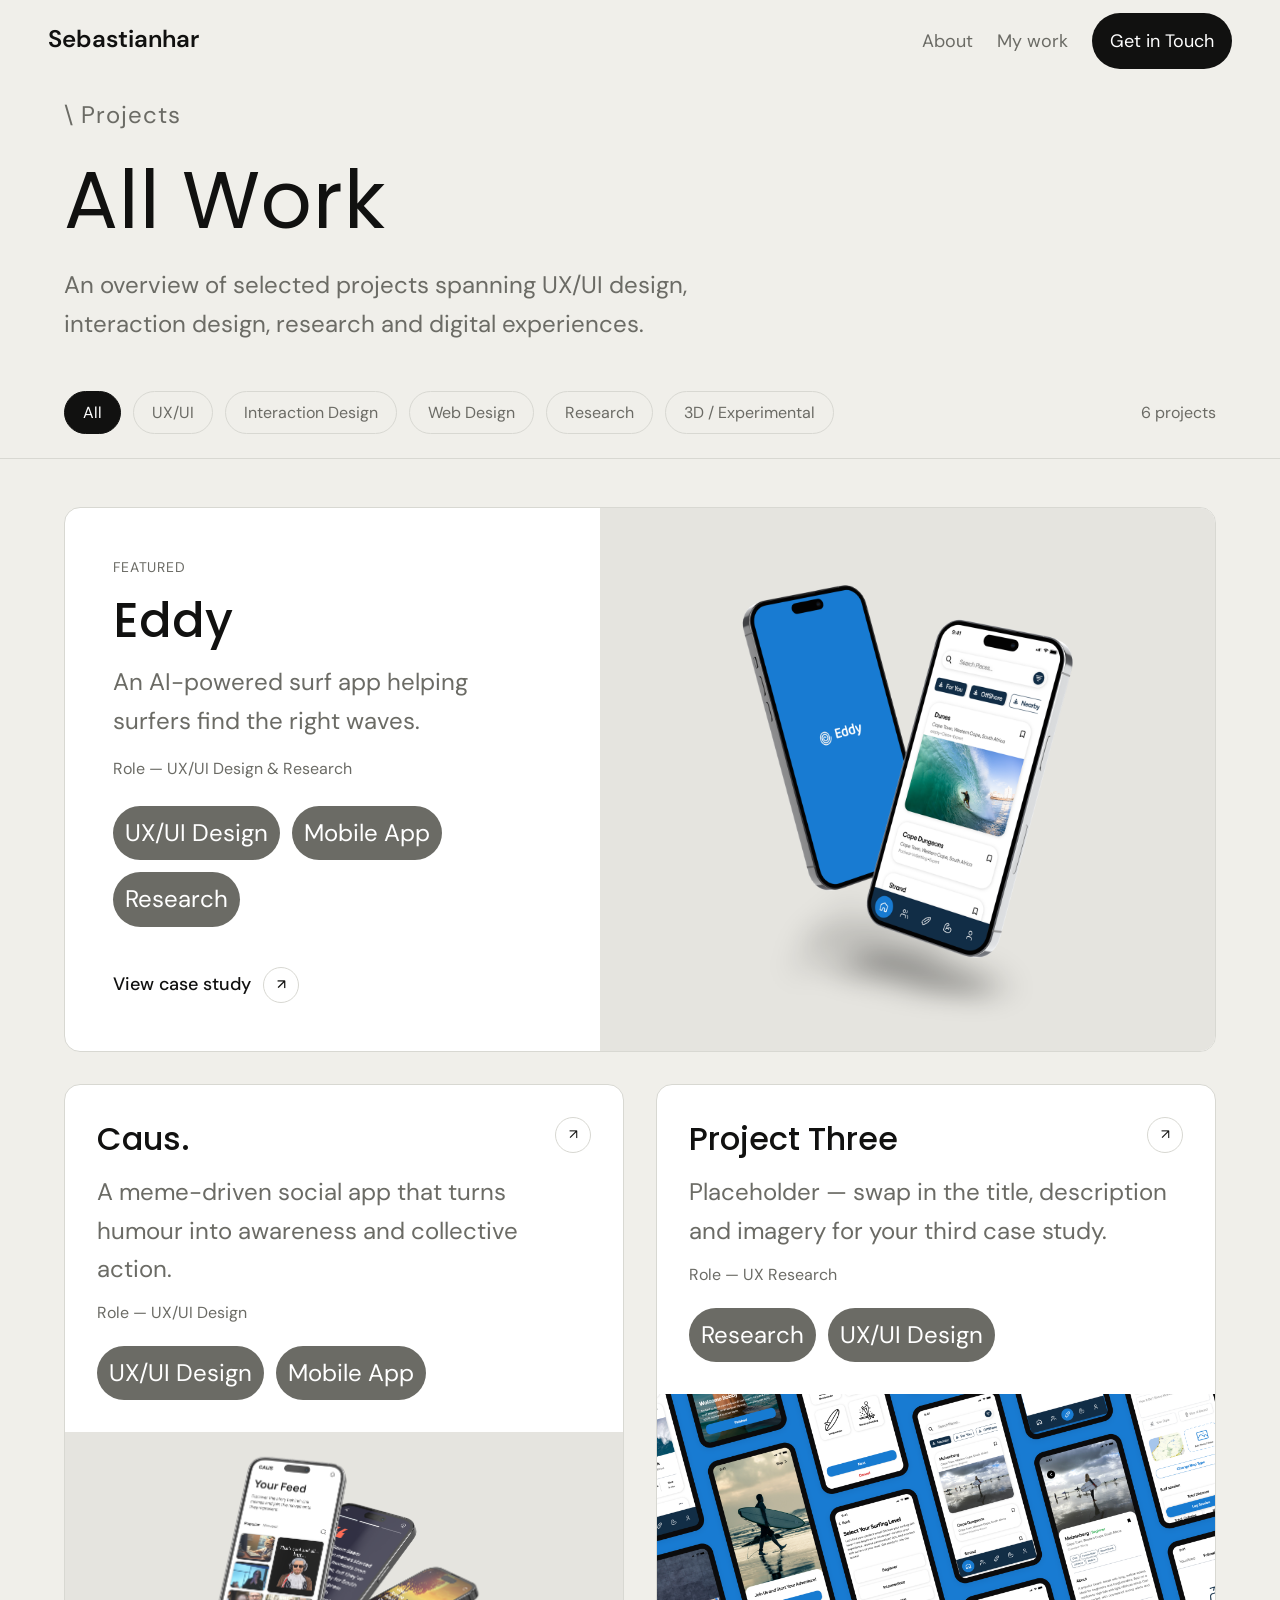
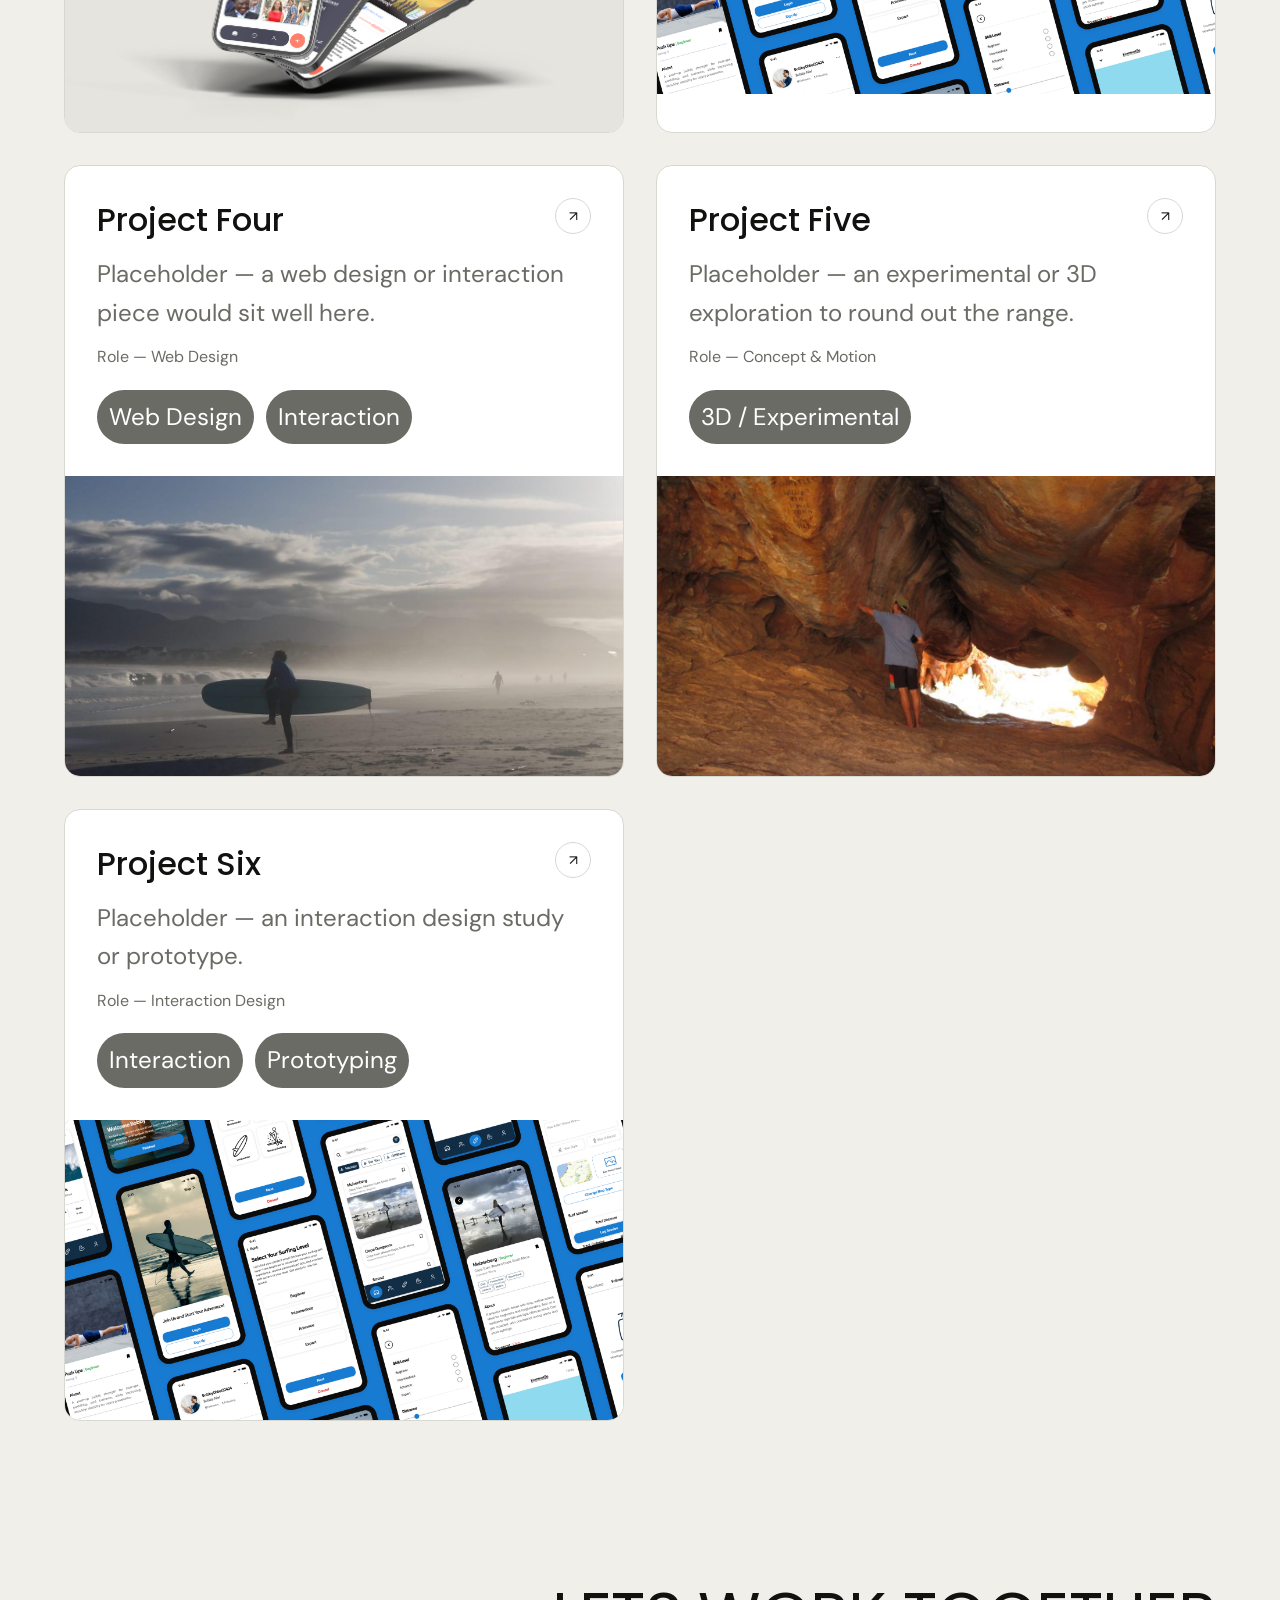
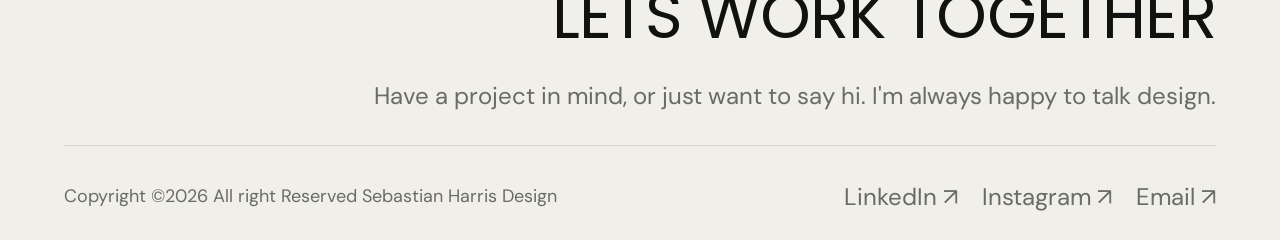
==== projects/index.html @ c9e02663 "Add work filter functionality and styles for the All Work page" ====
<!DOCTYPE html>
<html lang="en">
<head>
    <meta charset="UTF-8">
    <meta name="viewport" content="width=device-width, initial-scale=1.0">
    <title>All Work - Sebastian Harris</title>
    <link rel="stylesheet" href="/css/style.css">
    <link rel="stylesheet" href="/css/work.css">
    <script src="/components/work-filter.js" defer></script>
</head>
<body>

<!--nav bar-->
<div id="nav-placeholder"></div>
<script src="/components/nav.js" defer></script>

<header class="work-hero">
    <p class="section-label">Projects</p>
    <h1 class="work-title">All Work</h1>
    <p class="work-intro">An overview of selected projects spanning UX/UI design, interaction design, research and digital experiences.</p>
</header>

<div class="work-filter-bar">
    <div class="chips">
        <button type="button" class="chip active" data-filter="all" aria-pressed="true">All</button>
        <button type="button" class="chip" data-filter="ux-ui" aria-pressed="false">UX/UI</button>
        <button type="button" class="chip" data-filter="interaction-design" aria-pressed="false">Interaction Design</button>
        <button type="button" class="chip" data-filter="web-design" aria-pressed="false">Web Design</button>
        <button type="button" class="chip" data-filter="research" aria-pressed="false">Research</button>
        <button type="button" class="chip" data-filter="3d-experimental" aria-pressed="false">3D / Experimental</button>
    </div>
    <p class="work-count">6 projects</p>
</div>

<main class="work-grid">

    <a class="work-featured work-item" data-categories="ux-ui research" href="/projects/eddy/index.html">
        <div class="work-featured-text">
            <span class="work-featured-label">Featured</span>
            <h2>Eddy</h2>
            <p class="work-desc">An AI-powered surf app helping surfers find the right waves.</p>
            <p class="work-role">Role — UX/UI Design & Research</p>
            <div class="tag-row">
                <span class="tag">UX/UI Design</span>
                <span class="tag">Mobile App</span>
                <span class="tag">Research</span>
            </div>
            <span class="work-cta">View case study
                <span class="work-arrow">↗</span>
            </span>
        </div>
        <div class="work-featured-media">
            <img src="/projects/eddy/images/Eddy%20two%20phones.png" alt="Two phones showing the Eddy surf app interface">
        </div>
    </a>

    <div class="work-list">
        <a class="work-card work-item" data-categories="ux-ui" href="/projects/caus/index.html">
            <div class="work-card-body">
                <div class="work-card-head">
                    <h3>Caus.</h3>
                    <span class="work-arrow">↗</span>
                </div>
                <p class="work-desc">A meme-driven social app that turns humour into awareness and collective action.</p>
                <p class="work-role">Role — UX/UI Design</p>
                <div class="tag-row">
                    <span class="tag">UX/UI Design</span>
                    <span class="tag">Mobile App</span>
                </div>
            </div>
            <div class="work-card-media">
                <img src="/projects/caus/images/phone_screen_mockup.png" alt="Phone mockup of the Caus. social app">
            </div>
        </a>

        <a class="work-card work-item" data-categories="research ux-ui" href="/projects/_template/index.html">
            <div class="work-card-body">
                <div class="work-card-head">
                    <h3>Project Three</h3>
                    <span class="work-arrow">↗</span>
                </div>
                <p class="work-desc">Placeholder — swap in the title, description and imagery for your third case study.</p>
                <p class="work-role">Role — UX Research</p>
                <div class="tag-row">
                    <span class="tag">Research</span>
                    <span class="tag">UX/UI Design</span>
                </div>
            </div>
            <div class="work-card-media">
                <img src="/projects/eddy/images/muitl-screens-blue.png" alt="Placeholder project imagery">
            </div>
        </a>

        <a class="work-card work-item" data-categories="web-design interaction-design" href="/projects/_template/index.html">
            <div class="work-card-body">
                <div class="work-card-head">
                    <h3>Project Four</h3>
                    <span class="work-arrow">↗</span>
                </div>
                <p class="work-desc">Placeholder — a web design or interaction piece would sit well here.</p>
                <p class="work-role">Role — Web Design</p>
                <div class="tag-row">
                    <span class="tag">Web Design</span>
                    <span class="tag">Interaction</span>
                </div>
            </div>
            <div class="work-card-media">
                <img src="/assets/images/longboarding.jpeg" alt="Placeholder project imagery">
            </div>
        </a>

        <a class="work-card work-item" data-categories="3d-experimental" href="/projects/_template/index.html">
            <div class="work-card-body">
                <div class="work-card-head">
                    <h3>Project Five</h3>
                    <span class="work-arrow">↗</span>
                </div>
                <p class="work-desc">Placeholder — an experimental or 3D exploration to round out the range.</p>
                <p class="work-role">Role — Concept & Motion</p>
                <div class="tag-row">
                    <span class="tag">3D / Experimental</span>
                </div>
            </div>
            <div class="work-card-media">
                <img src="/assets/images/CaveExploring.jpeg" alt="Placeholder project imagery">
            </div>
        </a>

        <a class="work-card work-item" data-categories="interaction-design ux-ui" href="/projects/_template/index.html">
            <div class="work-card-body">
                <div class="work-card-head">
                    <h3>Project Six</h3>
                    <span class="work-arrow">↗</span>
                </div>
                <p class="work-desc">Placeholder — an interaction design study or prototype.</p>
                <p class="work-role">Role — Interaction Design</p>
                <div class="tag-row">
                    <span class="tag">Interaction</span>
                    <span class="tag">Prototyping</span>
                </div>
            </div>
            <div class="work-card-media">
                <img src="/projects/eddy/images/muitl-screens-blue.png" alt="Placeholder project imagery">
            </div>
        </a>
    </div>

</main>

<div id="footer-placeholder"></div>
<script src="/components/footer.js" defer></script>
</body>
</html>
---- css/style.css ----
@import url('https://fonts.googleapis.com/css2?family=Instrument+Serif:ital@0;1&family=DM+Sans:wght@300;400;500&family=Poppins:wght@300;400;500;600&display=swap');

/*Removes default Browser spacing */
*, *::before, *::after {
box-sizing: border-box;
margin: 0;
padding: 0;
}

/*  DESIGN TOKENS
    Every colour, radius, shadow, motion, spacing
    step, and font size used across the site lives
    here. Reference var(--token).*/
:root {
/* Colours */
    --bg:       #f0efea;
    --bg-nav:   rgba(240 ,239, 234, 0.85); /* --bg at the nav's blur opacity */
    --bg-hover: #e5e4df;                   /* --bg at the nav's hover opacity */
    --white:    #ffffff;
    --black:    #111110;
    --gray:     #6b6b65;
    --border:   #d8d8d2;
    --blue:     #4BA4F2;
    --green:    #70D263;

/* Type families */
    --font-body:    'DM Sans', sans-serif;
    --font-heading: 'Instrument Serif', Georgia, serif;
    --font-poppins: 'Poppins', sans-serif;

/* Type scale*/
    --fs-display-xl: clamp(48px, 8vw, 88px); /* hero h1 */
    --fs-display-l:  clamp(48px, 8vw, 80px); /* project name */
    --fs-display-m:  clamp(32px, 5vw, 64px); /* footer heading */
    --fs-heading:    24px;                   /* card titles, content headings */
    --fs-body-lg:    18px;                   /* standard paragraph copy */
    --fs-body:       16px;                   /* buttons, nav links */
    --fs-caption:    14px;                   /* section labels, meta, footer copy */

/* line Height */
    --lh-tight: 1.05; /* big display headings */
    --lh-heading: 1.4; /* card titles, content headings */
    --lh-body:  1.6;  /* paragraph copy */

/* spacing scale */
    --space-8:  8px;
    --space-12: 12px;
    --space-16: 16px;
    --space-24: 24px;
    --space-32: 32px;
    --space-48: 48px;
    --space-64: 64px;
    --space-80: 80px;

/* Radius scale */
    --r-pill:    100px; /* buttons, nav pill, floating hero card, tags */
    --r-card:    16px;  /* cards, hero images */
    --r-tile:    12px;  /* photo tiles, placeholder blocks */
    --r-tile-lg: 20px;  /* larger stat cards */
    --r-round:   50%;   /* avatars, circular icon buttons */

/* Elevation */
    --shadow-rest: 0 4px 24px rgba(0, 0, 0, 0.07);
    --shadow-lift: 0 16px 48px rgba(0, 0, 0, 0.1);

/* Motion */
    --t-color: 0.2s;
    --t-lift:  0.3s ease;
    --t-zoom:  0.4s ease;
}

html {
    scroll-behavior: smooth;
}
/* body */
body{
    font-family: var(--font-body);
    background-color: var(--bg);
    color: var(--black);
    font-size: 24px;
    line-height: var(--lh-body); 
}
/* Navigation */
nav{
    position: fixed;
    top: 0;
    left: 0;
    right: 0;
    z-index: 100;
    display: flex;
    align-items: center;
    justify-content: space-between;
    padding: 20px 48px;
    background-color: var(--bg-nav);
    backdrop-filter: blur(12px);
}
/* Navigation Styling  */
.logo{
    font-size: 24px;
    font-weight: 600;
    color: var(--black);
    text-decoration: none;
}
.nav-links{
    list-style: none;
    display: flex;
    align-items: center;
    gap: var(--space-24);
}
.nav-links a {
    font-size: var(--fs-body-lg);
    color: var(--gray);
    text-decoration: none;
    transition: color 0.2s;
}
.nav-links a:hover {
    color: var(--black);
}
.btn-nav{
    background: var(--black);
    color: var(--white) !important;
    padding: 16px 18px;
    border-radius: var(--r-pill);
    font-size: var(--fs-body);
    transition: opacity var(--t-color);
}
.btn-nav:hover{
    opacity: 0.75;
}
/* Hero Section Styling */
.hero {
    min-height: 100vh;
    display: flex;
    flex-direction: column;
    align-items: center;
    justify-content: center;
    text-align: center;
    padding: var(--space-64);
    position: relative;
}
/* Main Heading */
.hero h1{
    font-family: var(--font-poppins);
    font-size: var(--fs-display-xl);
    font-weight: 400;
    line-height: var(--lh-tight);
    letter-spacing: 0.01em;
    margin: var(--space-24);
}
.hero-tagline{
    font-size: 24px;
    color: var(--gray);
    letter-spacing: 0.02em;
    margin-bottom: var(--space-24);
}
.hero-buttons{
    display:flex;
    gap: var(--space-12);
}

/* Button Styling */
.btn-primary{
    background-color: var(--black);
    color: var(--white);
    padding: 12px 28px;
    border-radius: var(--r-pill);

    font-size: var(--fs-body);
    font-weight: 600;
    text-decoration: none;
    transition: opacity var(--t-color);
}
.btn-primary:hover{
    opacity: 0.75;
}
.btn-outline{
    background-color: transparent;
    color: var(--black);
    padding: 12px 28px;
    border-radius: var(--r-pill);
    border: 1px solid var(--border);
    font-size: var(--fs-body);
    font-weight: 600;
    text-decoration: none;
    transition: opacity var(--t-color);
}
.btn-outline:hover {
    background-color: #e5e4df;
}
/* Tags Styling */
.tag {
    display: inline-block;
    background: var(--gray);
    color: var(--white);
    padding: 8px 12px;
    border-radius: var(--r-pill);
    font-size: var(--fs-heading);
}

/* Hero Card Styling */
.hero-card {
    position: absolute;
    right: var(--space-80);
    bottom: var(--space-80);
    display: flex;
    align-items: center;
    gap : var(--space-12);
    background : var(--white);
    border :1px solid var(--border);
    border-radius: var(--r-pill);
    padding: var(--space-8) var(--space-16) var(--space-8) var(--space-8);
    box-shadow: 0 4px 24px rgba(0, 0, 0, 0.07);
    z-index: 3;
}
.hero-card-avatar{
    height: var(--space-80);
    border-radius:50%;
    object-fit: cover;
    flex-shrink: 0;
}
.hero-card-text{
    display: flex;
    flex-direction: column;
    text-align: left;
    line-height: var(--lh-heading);
}
.hero-card-name{
    font-size: 20px;
    font-weight: 600;
    color: var(--black);
}
.hero-card-role{
    font-size: 18px;
    color: var(--gray);
}

/* About Section */
.about {
    display: grid;
    grid-template-columns: 1fr 1fr;
    gap: var(--space-80);
    padding: var(--space-64);
    align-items: center;
    max-width: 1440px;
    min-height: 100vh;
    margin:0 auto;
}
.about-left {
    padding-top: 4px;
}
.about-body {
    color: var(--black);
    line-height: var(--lh-body);
    font-weight: 450;
    font-size: 28px;
}

/* Project Section */
.mywork {
    padding: var(--space-64);
    max-width: 1440px;
    margin: 0 auto;
    scroll-margin-top: 2rem;
}
.section-label{
    color: var(--gray);
    letter-spacing: 0.04em;
}
/* Adds the \ before the text */
.section-label::before {
    content: '\\ ';
}

.project-tagline {
    color: var(--black);
    margin: 12px;
    margin-bottom: 36px;
    line-height: var(--lh-heading);
}

/* Left + Right two column layout */
.project-grid {
    display: grid;
    grid-template-columns: 1fr 1fr;
    gap: 32px;
}

/* Right column stacks two cards vertically */
.project-grid-right {
    display: flex;
    flex-direction: column;
    gap: 32px;
}

/* SHARED CARD STYLES */
.project-card-large,.project-card-small,.project-card-seemore {
    display: block;           /* makes <a> tag behave like a div */
    text-decoration: none;    
    color: var(--black);      
    background: var(--white);
    border: 1px solid var(--border);
    border-radius: 16px;
    overflow: hidden;
    transition: transform 0.3s ease, box-shadow 0.3s ease;
}

/* Hover lift — applies to all three cards */
.project-card-large:hover,.project-card-small:hover,.project-card-seemore:hover {
    transform: translateY(-4px);
    box-shadow: 0 16px 48px rgba(0, 0, 0, 0.1);
}

.project-card-body {
    padding:32px;
}

.project-title {
    font-size: 32px;
    font-weight: 500;
    margin-bottom: 12px;
}

.project-description {
    font-size: 24px;
    color: var(--gray);
    line-height: var(--lh-body);
}

/* Big left card image — taller */
.project-card-large .project-img {
    width: 100%;
    height: auto;
    object-fit: cover;
    display: block;
}

/* Small right card image — shorter */
.project-card-small .project-img {
    width: 100%;
    height: 300px;
    object-fit: cover;
    display: block;
}

/* See More Card */
.project-card-seemore {
    display: flex;
    align-items: center;
    justify-content: space-between;
    padding: 32px;
    overflow: visible; /* overrides the shared overflow: hidden */
}

.seemore-title {
    font-size: 24px;
    font-weight: 500;
    color: var(--black);
    margin-bottom: 8px;
}

.seemore-desc {
    font-size: 24px;
    color: var(--gray);
    line-height: var(--lh-body);
}

.seemore-btn {
    display: flex;
    align-items: center;
    justify-content: center;
    width: 36px;
    height: 36px;
    border: 1px solid var(--border);
    border-radius: 50%;
    color: var(--black);
    font-size: 14px;
    flex-shrink: 0;
    transition: var(--t-color);
}

.project-card-seemore:hover .seemore-btn {
    background: var(--black);
    color: var(--white);
}

/* hobbies section*/
.hobbies-section {
    min-height: 90vh;
    padding: 64px;
    max-width: 1440px;
    margin: 0 auto;
}

.hobbies-grid {
    display: grid;
    grid-template-columns: repeat(3,1fr);
    gap: 12px;
}

.hobbies-items{
    border-radius: 12px;
    overflow: hidden;
    aspect-ratio: 1/1;
}

.hobbies-items img {
    width: 100%;
    height: 100%;
    object-fit: cover;
    display: block;
    transition: transform 0.4s ease;
}
.hobbies-items:hover img {
    transform: scale(1.04);
}

/*footer*/
footer {
    display: flex;
    flex-direction: column; /* stacks top and bottom vertically */
    padding: 64px 64px 24px; 
    gap: 32px;
}

.footer-top{
    text-align: right;
}

.footer-heading{
    font-family: var(--font-poppins);
    font-size:clamp(32px, 5vw, 64px);
    font-weight: 400;
    letter-spacing: -0.01em;
    margin-bottom: 12px;
}

.footer-body{
    font-size: clamp(16px, 2vw, 24px);
    color: var(--gray);
    line-height: var(--lh-heading);
    margin: 0 auto;
}

.footer-bottom {
    display: flex;
    align-items: center;
    justify-content: space-between;
    border-top: 1px solid var(--border);
    padding-top: 32px;
}

.footer-copy {
    font-size: clamp(12px, 2vw, 18px);
    color: var(--gray);
}

.footer-links {
    list-style: none;
    display: flex;
    gap: 24px;
}

.footer-links a {
    font-size: clamp(12px, 2vw, 24px);
    color: var(--gray);
    text-decoration: none;
    transition: color var(--t-color);
}

.footer-links a:hover {
    color: var(--black);
}
---- css/work.css ----
/* All Work page */

.work-hero {
    max-width: 1440px;
    margin: 0 auto;
    padding: 96px 64px 48px; /* 96px top is off-scale, kept from the mockup */
    display: flex;
    flex-direction: column;
    gap: var(--space-24);
}
.work-title {
    font-family: var(--font-poppins);
    font-size: var(--fs-display-l);
    font-weight: 400;
    line-height: var(--lh-tight);
    letter-spacing: 0.01em;
    margin: 0;
}
.work-intro {
    max-width: 720px;
    font-size: var(--fs-heading);
    line-height: var(--lh-body);
    color: var(--gray);
    margin: 0;
}

.work-filter-bar {
    max-width: 1440px;
    margin: 0 auto;
    padding: 0 64px var(--space-24);
    display: flex;
    align-items: center;
    justify-content: space-between;
    gap: var(--space-24);
    border-bottom: 1px solid var(--border);
    flex-wrap: wrap;
}
.chips {
    display: flex;
    flex-wrap: wrap;
    gap: var(--space-12);
}
.chip {
    font-family: var(--font-body);
    font-size: var(--fs-body);
    padding: 10px 18px; /* off-scale — small one-off control padding */
    border-radius: var(--r-pill);
    background: transparent;
    color: var(--gray);
    border: 1px solid var(--border);
    cursor: pointer;
    transition: background var(--t-color), color var(--t-color), border-color var(--t-color);
}
.chip.active {
    background: var(--black);
    color: var(--white);
    border-color: var(--black);
}
.work-count {
    font-size: var(--fs-body);
    color: var(--gray);
    white-space: nowrap;
    margin: 0;
}

.work-grid {
    max-width: 1440px;
    margin: 0 auto;
    padding: var(--space-48) 64px var(--space-80);
    display: flex;
    flex-direction: column;
    gap: var(--space-32);
}

/* Shared arrow-circle CTA — same interaction as .seemore-btn on the homepage */
.work-arrow {
    display: inline-flex;
    align-items: center;
    justify-content: center;
    width: 36px;
    height: 36px;
    flex-shrink: 0;
    border: 1px solid var(--border);
    border-radius: var(--r-round);
    font-size: var(--fs-caption);
    transition: background var(--t-color), color var(--t-color), transform var(--t-color);
}
.work-item:hover .work-arrow {
    background: var(--black);
    color: var(--white);
    transform: translate(2px, -2px);
}

.work-desc {
    font-size: var(--fs-heading);
    line-height: var(--lh-body);
    color: var(--gray);
    margin: 0;
}
.work-role {
    font-size: var(--fs-body);
    color: var(--gray);
    margin: 0;
}
.tag-row {
    display: flex;
    flex-wrap: wrap;
    gap: var(--space-12);
    margin-top: var(--space-8);
}

/* Featured card */
.work-featured {
    display: grid;
    grid-template-columns: 1fr 1.15fr;
    background: var(--white);
    border: 1px solid var(--border);
    border-radius: var(--r-card);
    overflow: hidden;
    color: var(--black);
    text-decoration: none;
    transition: transform var(--t-lift), box-shadow var(--t-lift);
}
.work-featured:hover {
    transform: translateY(-4px);
    box-shadow: var(--shadow-lift);
}
.work-featured-text {
    padding: 48px; /* off-scale */
    display: flex;
    flex-direction: column;
    gap: var(--space-16);
    justify-content: center;
}
.work-featured-label {
    font-size: var(--fs-caption);
    letter-spacing: 0.06em;
    text-transform: uppercase;
    color: var(--gray);
}
.work-featured-text h2 {
    font-family: var(--font-poppins);
    font-size: 48px; /* off-scale */
    font-weight: 500;
    line-height: 1.1;
    margin: 0;
}
.work-cta {
    display: inline-flex;
    align-items: center;
    gap: var(--space-12);
    margin-top: var(--space-24);
    font-size: 18px; /* off-scale */
    font-weight: 500;
}
.work-featured-media {
    overflow: hidden;
    background: var(--bg-hover); /* reused as a neutral image-placeholder backdrop */
}
.work-featured-media img {
    width: 100%;
    height: 100%;
    min-height: 520px; /* off-scale */
    object-fit: cover;
    display: block;
}

/* Grid cards */
.work-list {
    display: grid;
    grid-template-columns: 1fr 1fr;
    gap: var(--space-32);
}
.work-card {
    display: flex;
    flex-direction: column;
    background: var(--white);
    border: 1px solid var(--border);
    border-radius: var(--r-card);
    overflow: hidden;
    color: var(--black);
    text-decoration: none;
    transition: transform var(--t-lift), box-shadow var(--t-lift);
}
.work-card:hover {
    transform: translateY(-4px);
    box-shadow: var(--shadow-lift);
}
.work-card-body {
    padding: var(--space-32);
    display: flex;
    flex-direction: column;
    gap: var(--space-12);
}
.work-card-head {
    display: flex;
    align-items: flex-start;
    justify-content: space-between;
    gap: var(--space-24);
}
.work-card-head h3 {
    font-family: var(--font-poppins);
    font-size: 32px; /* off-scale — same value as .project-title on the homepage */
    font-weight: 500;
    line-height: 1.4;
    margin: 0;
}
.work-card-media {
    overflow: hidden;
    background: var(--bg-hover);
    height: 300px;
}
.work-card-media img {
    width: 100%;
    height: 100%;
    object-fit: cover;
    display: block;
}

@media (prefers-reduced-motion: reduce) {
    .work-featured, .work-card, .work-arrow {
        transition: none;
    }
    .work-featured:hover, .work-card:hover {
        transform: none;
    }
    .work-item:hover .work-arrow {
        transform: none;
    }
}
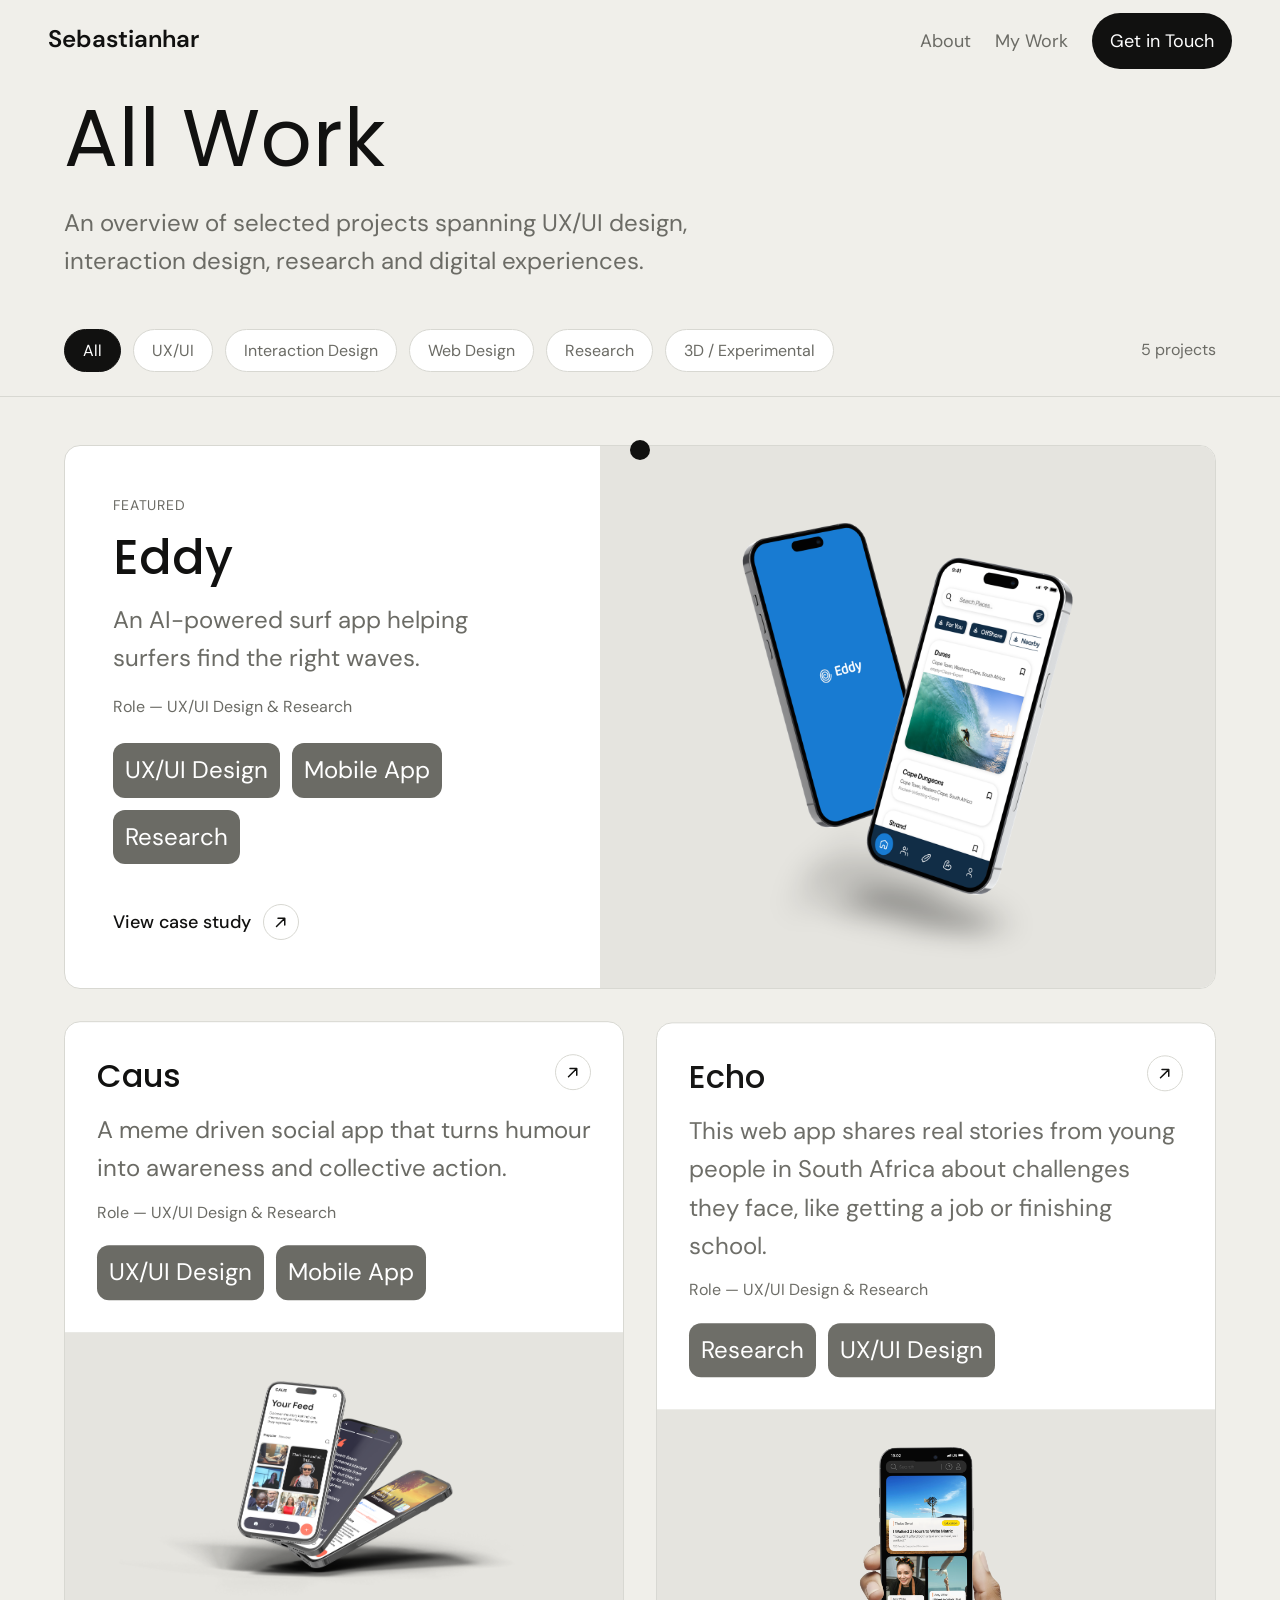
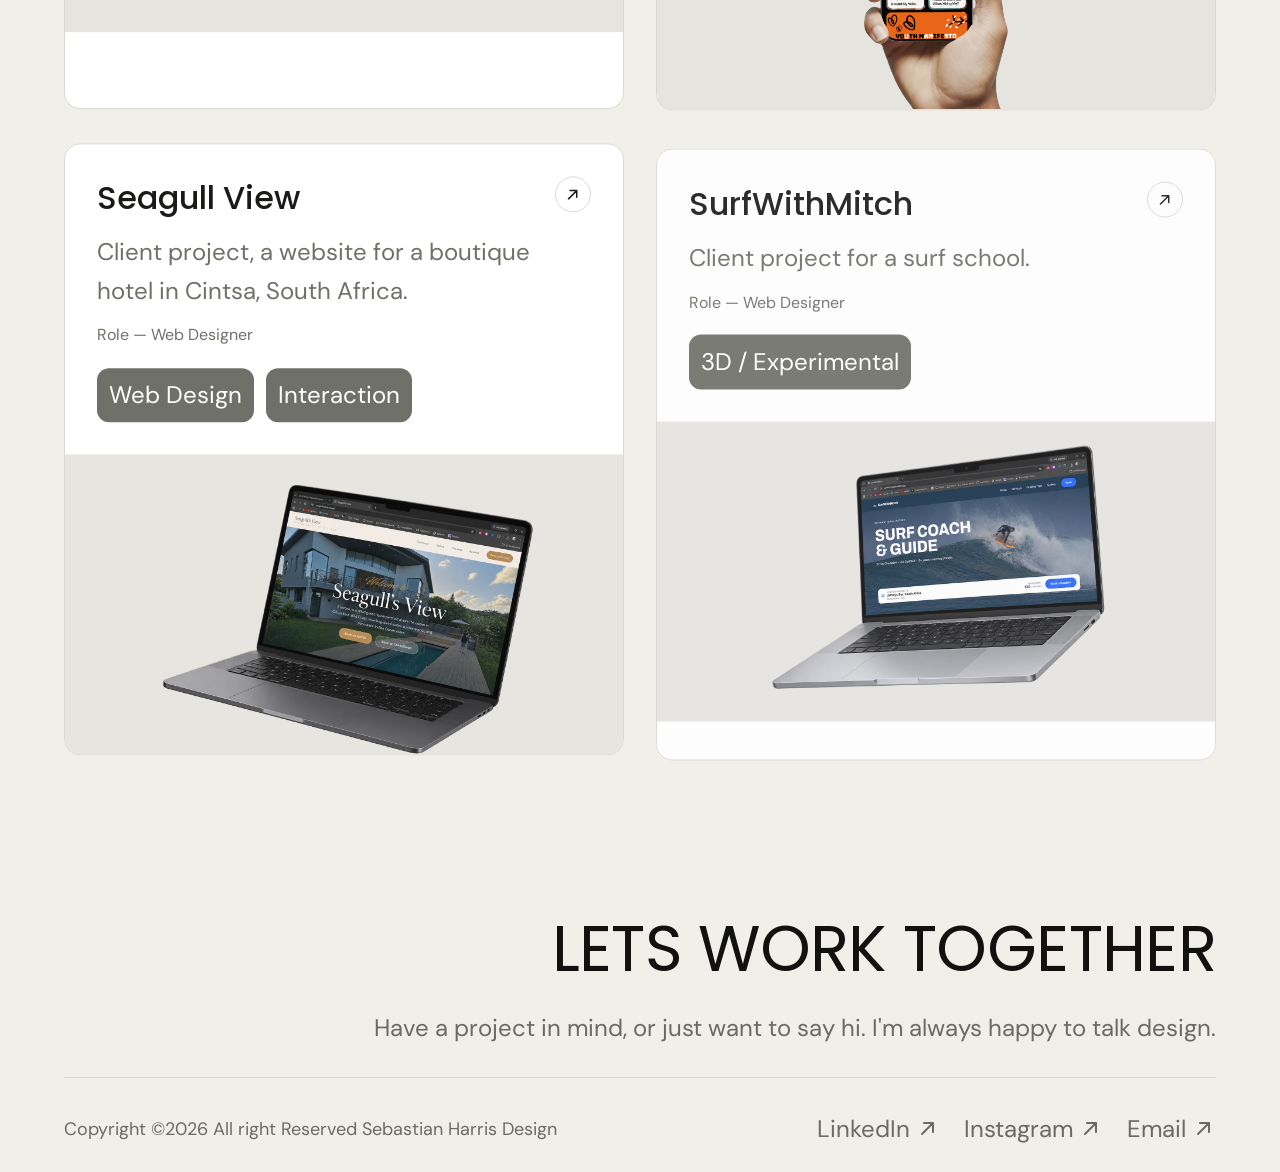
==== commit 32aea544: "Add project pages and assets for portfolio update - Created index.html for the "All Work" page with " ====
--- a/projects/index.html
+++ b/projects/index.html
@@ -4,9 +4,13 @@
     <meta charset="UTF-8">
     <meta name="viewport" content="width=device-width, initial-scale=1.0">
     <title>All Work - Sebastian Harris</title>
+    
+    <link rel="icon" type="image/png" sizes="192x192" href="/assets/favicon/favicon-192.png">
+    <link rel="apple-touch-icon" href="/assets/favicon/apple-touch-icon.png">
     <link rel="stylesheet" href="/css/style.css">
     <link rel="stylesheet" href="/css/work.css">
-    <script src="/components/work-filter.js" defer></script>
+
+    <script src="/components/scripts/work-filter.js" defer></script>
 </head>
 <body>
 
@@ -15,7 +19,6 @@
 <script src="/components/nav.js" defer></script>
 
 <header class="work-hero">
-    <p class="section-label">Projects</p>
     <h1 class="work-title">All Work</h1>
     <p class="work-intro">An overview of selected projects spanning UX/UI design, interaction design, research and digital experiences.</p>
 </header>
@@ -34,7 +37,7 @@
 
 <main class="work-grid">
 
-    <a class="work-featured work-item" data-categories="ux-ui research" href="/projects/eddy/index.html">
+    <a class="work-featured work-item" data-categories="ux-ui research" href="/projects/projects_school/eddy/index.html">
         <div class="work-featured-text">
             <span class="work-featured-label">Featured</span>
             <h2>Eddy</h2>
@@ -46,101 +49,83 @@
                 <span class="tag">Research</span>
             </div>
             <span class="work-cta">View case study
-                <span class="work-arrow">↗</span>
+                <span class="seemore-btn"><span class="icon-arrow" aria-hidden="true"></span></span>
             </span>
         </div>
         <div class="work-featured-media">
-            <img src="/projects/eddy/images/Eddy%20two%20phones.png" alt="Two phones showing the Eddy surf app interface">
+            <img src="/projects/projects_school/eddy/images/Eddy%20two%20phones.png" alt="Two phones showing the Eddy surf app interface">
         </div>
     </a>
 
     <div class="work-list">
-        <a class="work-card work-item" data-categories="ux-ui" href="/projects/caus/index.html">
+        <a class="work-card work-item" data-categories="ux-ui" href="/projects/projects_school/caus/index.html">
             <div class="work-card-body">
                 <div class="work-card-head">
-                    <h3>Caus.</h3>
-                    <span class="work-arrow">↗</span>
+                    <h3>Caus</h3>
+                    <span class="seemore-btn"><span class="icon-arrow" aria-hidden="true"></span></span>
                 </div>
-                <p class="work-desc">A meme-driven social app that turns humour into awareness and collective action.</p>
-                <p class="work-role">Role — UX/UI Design</p>
+                <p class="work-desc">A meme driven social app that turns humour into awareness and collective action.</p>
+                <p class="work-role">Role — UX/UI Design & Research</p>
                 <div class="tag-row">
                     <span class="tag">UX/UI Design</span>
                     <span class="tag">Mobile App</span>
                 </div>
             </div>
             <div class="work-card-media">
-                <img src="/projects/caus/images/phone_screen_mockup.png" alt="Phone mockup of the Caus. social app">
+                <img src="/projects/projects_school/caus/images/phone_screen_mockup.png" alt="Phone mockup of the Caus. social app">
             </div>
         </a>
 
-        <a class="work-card work-item" data-categories="research ux-ui" href="/projects/_template/index.html">
+        <a class="work-card work-item" data-categories="research ux-ui" href="/projects/projects_school/echo/index.html">
             <div class="work-card-body">
                 <div class="work-card-head">
-                    <h3>Project Three</h3>
-                    <span class="work-arrow">↗</span>
+                    <h3>Echo</h3>
+                    <span class="seemore-btn"><span class="icon-arrow" aria-hidden="true"></span></span>
                 </div>
-                <p class="work-desc">Placeholder — swap in the title, description and imagery for your third case study.</p>
-                <p class="work-role">Role — UX Research</p>
+                <p class="work-desc">This web app shares real stories from young people in South Africa about challenges they face, like getting a job or finishing school.</p>
+                <p class="work-role">Role — UX/UI Design & Research</p>
                 <div class="tag-row">
                     <span class="tag">Research</span>
                     <span class="tag">UX/UI Design</span>
                 </div>
             </div>
             <div class="work-card-media">
-                <img src="/projects/eddy/images/muitl-screens-blue.png" alt="Placeholder project imagery">
+                <img src="/projects/projects_school/echo/images/Echo_handHold.png" alt="Placeholder project imagery">
             </div>
         </a>
 
-        <a class="work-card work-item" data-categories="web-design interaction-design" href="/projects/_template/index.html">
+        <a class="work-card work-item" data-categories="web-design interaction-design" href="https://www.seagullsviewcintsa.com/" target="_blank" rel="noopener noreferrer">
             <div class="work-card-body">
                 <div class="work-card-head">
-                    <h3>Project Four</h3>
-                    <span class="work-arrow">↗</span>
+                    <h3>Seagull View</h3>
+                    <span class="seemore-btn"><span class="icon-arrow" aria-hidden="true"></span></span>
                 </div>
-                <p class="work-desc">Placeholder — a web design or interaction piece would sit well here.</p>
-                <p class="work-role">Role — Web Design</p>
+                <p class="work-desc">Client project, a website for a boutique hotel in Cintsa, South Africa.</p>
+                <p class="work-role">Role — Web Designer</p>
                 <div class="tag-row">
                     <span class="tag">Web Design</span>
                     <span class="tag">Interaction</span>
                 </div>
             </div>
             <div class="work-card-media">
-                <img src="/assets/images/longboarding.jpeg" alt="Placeholder project imagery">
+                <img src="/projects/projects_work/seagullView/images/seagullsview_laptop.png" alt="Placeholder project imagery">
             </div>
         </a>
 
-        <a class="work-card work-item" data-categories="3d-experimental" href="/projects/_template/index.html">
+        <a class="work-card work-item" data-categories="3d-experimental" href="https://www.surfwithmitch.com/" target="_blank" rel="noopener noreferrer">
             <div class="work-card-body">
                 <div class="work-card-head">
-                    <h3>Project Five</h3>
-                    <span class="work-arrow">↗</span>
+                    <h3>SurfWithMitch</h3>
+                    <span class="seemore-btn"><span class="icon-arrow" aria-hidden="true"></span></span>
                 </div>
-                <p class="work-desc">Placeholder — an experimental or 3D exploration to round out the range.</p>
-                <p class="work-role">Role — Concept & Motion</p>
+                <p class="work-desc">Client project for a surf school.</p>
+                <p class="work-role">Role — Web Designer</p>
                 <div class="tag-row">
                     <span class="tag">3D / Experimental</span>
                 </div>
             </div>
             <div class="work-card-media">
-                <img src="/assets/images/CaveExploring.jpeg" alt="Placeholder project imagery">
-            </div>
-        </a>
-
-        <a class="work-card work-item" data-categories="interaction-design ux-ui" href="/projects/_template/index.html">
-            <div class="work-card-body">
-                <div class="work-card-head">
-                    <h3>Project Six</h3>
-                    <span class="work-arrow">↗</span>
-                </div>
-                <p class="work-desc">Placeholder — an interaction design study or prototype.</p>
-                <p class="work-role">Role — Interaction Design</p>
-                <div class="tag-row">
-                    <span class="tag">Interaction</span>
-                    <span class="tag">Prototyping</span>
-                </div>
-            </div>
-            <div class="work-card-media">
-                <img src="/projects/eddy/images/muitl-screens-blue.png" alt="Placeholder project imagery">
+                <img src="/projects/projects_work/surfWithMitch/images/surfwithmitch_laptop.png" alt="Placeholder project imagery">
             </div>
         </a>
     </div>
@@ -148,6 +133,12 @@
 </main>
 
 <div id="footer-placeholder"></div>
-<script src="/components/footer.js" defer></script>
+    <script src="/components/footer.js" defer></script>
+    <script src="/components/scripts/cursor-trail.js" defer></script>
+    <script src="/components/vendor/gsap/gsap.min.js" defer></script>
+    <script src="/components/vendor/gsap/ScrollTrigger.min.js" defer></script>
+    <script src="/components/vendor/gsap/SplitText.min.js" defer></script>
+    <script src="/components/vendor/gsap/ScrambleTextPlugin.min.js" defer></script>
+    <script src="/components/scripts/animations.js" defer></script>
 </body>
 </html>
--- a/css/style.css
+++ b/css/style.css
@@ -22,6 +22,7 @@
     --border:   #d8d8d2;
     --blue:     #4BA4F2;
     --green:    #70D263;
+    --orange:   #FF6B54;                   /* Caus accent */
 
 /* Type families */
     --font-body:    'DM Sans', sans-serif;
@@ -79,6 +80,51 @@
     color: var(--black);
     font-size: 24px;
     line-height: var(--lh-body); 
+    cursor:none;
+}
+/* Custom Cursor */
+.cursor-dot{
+    position: fixed;
+    top: 0;
+    left: 0;
+    border-radius: 50%;
+    background: var(--black);
+    pointer-events: none;
+    transform: translate(-50%, -50%);
+    will-change: transform;
+}
+
+#cursor-trail-canvas {
+    position: fixed;
+    top: 0;
+    left: 0;
+    width: 100vw;
+    height: 100vh;
+    pointer-events: none;
+    z-index: 997;
+}
+.cursor-dot {
+    width: 20px;
+    height: 20px;
+    z-index: 999;
+    display: flex;
+    align-items: center;
+    justify-content: center;
+    transition: width 0.3s cubic-bezier(.16,1,.3,1),
+                height 0.3s cubic-bezier(.16,1,.3,1),
+                border-radius 0.3s ease,
+                background-color 0.3s ease;
+}
+.cursor-dot span {
+    opacity: 0;
+    color: #fff;
+    font-size: 18px;
+    font-weight: 500;
+    white-space: nowrap;
+    transition: opacity 0.2s ease 0.05s;
+}
+.cursor-dot.is-hovering span {
+    opacity: 1;
 }
 /* Navigation */
 nav{
@@ -127,6 +173,29 @@
 .btn-nav:hover{
     opacity: 0.75;
 }
+/* Animations — hero content stays hidden until the GSAP intro starts
+   (class added in index.html <head>, removed by animations.js).
+   Reduced-motion users always see it straight away. */
+.js-anim .hero h1,
+.js-anim .hero-tagline,
+.js-anim .hero-buttons,
+.js-anim .hero-card {
+    visibility: hidden;
+}
+@media (prefers-reduced-motion: reduce) {
+    .js-anim .hero h1,
+    .js-anim .hero-tagline,
+    .js-anim .hero-buttons,
+    .js-anim .hero-card {
+        visibility: visible;
+    }
+}
+
+/* Mobile menu toggle — hidden until the mobile breakpoint */
+.nav-toggle {
+    display: none;
+}
+
 /* Hero Section Styling */
 .hero {
     min-height: 100vh;
@@ -184,6 +253,12 @@
     text-decoration: none;
     transition: opacity var(--t-color);
 }
+.btn-outline.btn--centre{
+    display: block;
+    width: fit-content;
+    margin: 24px auto 0;
+    
+}
 .btn-outline:hover {
     background-color: #e5e4df;
 }
@@ -193,7 +268,7 @@
     background: var(--gray);
     color: var(--white);
     padding: 8px 12px;
-    border-radius: var(--r-pill);
+    border-radius: 12px;
     font-size: var(--fs-heading);
 }
 
@@ -237,7 +312,7 @@
 /* About Section */
 .about {
     display: grid;
-    grid-template-columns: 1fr 1fr;
+    grid-template-columns: 1fr 2fr;
     gap: var(--space-80);
     padding: var(--space-64);
     align-items: center;
@@ -252,7 +327,34 @@
     color: var(--black);
     line-height: var(--lh-body);
     font-weight: 450;
-    font-size: 28px;
+    font-size: 38px;
+}
+/* Highlighted words inside the About text */
+.about-body strong {
+    font-weight: 600;
+}
+/* Orange highlighter block — the background is a gradient so GSAP can
+   sweep it in (background-size 0% → 100%). Without JS it's just shown. */
+.highlight {
+    color: var(--black);       /* black on orange ≈ 7:1 contrast (white fails) */
+    background-color: transparent;
+    background-image: linear-gradient(var(--orange), var(--orange));
+    background-repeat: no-repeat;
+    background-size: 100% 100%;
+    padding: 0 0.15em;
+    border-radius: 4px;
+    -webkit-box-decoration-break: clone; /* keeps padding/radius on each line if it wraps */
+            box-decoration-break: clone;
+}
+.about-body em {
+    font-family: var(--font-heading); /* Instrument Serif italic */
+    font-style: italic;
+    font-size: 1.1em;
+}
+/* The letters scale up to 3x while animating in — clip so they never
+   push the page wider for a moment */
+.about-right {
+    overflow-x: clip;
 }
 
 /* Project Section */
@@ -270,21 +372,18 @@
 .section-label::before {
     content: '\\ ';
 }
-
 .project-tagline {
     color: var(--black);
     margin: 12px;
     margin-bottom: 36px;
     line-height: var(--lh-heading);
 }
-
 /* Left + Right two column layout */
 .project-grid {
     display: grid;
     grid-template-columns: 1fr 1fr;
     gap: 32px;
 }
-
 /* Right column stacks two cards vertically */
 .project-grid-right {
     display: flex;
@@ -302,12 +401,24 @@
     border-radius: 16px;
     overflow: hidden;
     transition: transform 0.3s ease, box-shadow 0.3s ease;
-}
-
+    cursor: none;
+}
+/* Arrow icon — the SVG is used as a mask, so it takes the text colour
+   (currentColor). Change `color` on the parent and the arrow follows. */
+.icon-arrow {
+    display: inline-block;
+    width: 1em;
+    height: 1em;
+    flex-shrink: 0;
+    vertical-align: -0.125em;
+    background-color: currentColor;
+    -webkit-mask: url('/assets/icons/arrow-trans.svg') center / contain no-repeat;
+            mask: url('/assets/icons/arrow-trans.svg') center / contain no-repeat;
+}
 /* Hover lift — applies to all three cards */
 .project-card-large:hover,.project-card-small:hover,.project-card-seemore:hover {
     transform: translateY(-4px);
-    box-shadow: 0 16px 48px rgba(0, 0, 0, 0.1);
+    box-shadow: 0 8px 12px rgba(0, 0, 0, 0.1);
 }
 
 .project-card-body {
@@ -372,10 +483,11 @@
     height: 36px;
     border: 1px solid var(--border);
     border-radius: 50%;
-    color: var(--black);
-    font-size: 14px;
+    background: var(--white);
+    color: var(--black);
+    font-size: 18px;          /* sets the arrow size */
     flex-shrink: 0;
-    transition: var(--t-color);
+    transition: background var(--t-color), color var(--t-color);
 }
 
 .project-card-seemore:hover .seemore-btn {
@@ -472,3 +584,305 @@
 }
 
 
+/* ==========================================================
+   RESPONSIVE — HOME PAGE (index.html) + shared footer
+   Desktop  : base styles above (1025px and up)
+   Tablet   : 768px – 1024px
+   Mobile   : 767px and below
+   Nav is intentionally left untouched for now.
+   ========================================================== */
+
+/* ---------- TABLET (≤1024px) ---------- */
+@media (max-width: 1024px) {
+    /* Nav */
+    nav {
+        padding: var(--space-16) var(--space-32);
+    }
+
+    body {
+        font-size: 20px;
+    }
+
+    /* Hero */
+    .hero {
+        padding: var(--space-48);
+    }
+    .hero-tagline {
+        font-size: 20px;
+    }
+    .hero-card {
+        right: var(--space-48);
+        bottom: var(--space-48);
+    }
+    .hero-card-avatar {
+        height: var(--space-64);
+    }
+    .hero-card-name {
+        font-size: 18px;
+    }
+    .hero-card-role {
+        font-size: var(--fs-body);
+    }
+
+    /* About */
+    .about {
+        grid-template-columns: 1fr;
+        gap: var(--space-24);
+        padding: var(--space-80) var(--space-48);
+        min-height: auto;
+    }
+    .about-body {
+        font-size: 30px;
+    }
+
+    /* Projects */
+    .mywork {
+        padding: var(--space-48);
+    }
+    .project-tagline {
+        margin: var(--space-12) 0 var(--space-32);
+    }
+    .project-grid,
+    .project-grid-right {
+        gap: var(--space-24);
+    }
+    .project-card-body,
+    .project-card-seemore {
+        padding: var(--space-24);
+    }
+    .project-title {
+        font-size: 28px;
+    }
+    .project-description,
+    .seemore-title,
+    .seemore-desc {
+        font-size: 18px;
+    }
+    .project-card-small .project-img {
+        height: 220px;
+    }
+
+    /* Hobbies */
+    .hobbies-section {
+        min-height: auto;
+        padding: var(--space-48);
+    }
+
+    /* Footer (shared) */
+    footer {
+        padding: var(--space-48) var(--space-48) var(--space-24);
+    }
+}
+
+/* ---------- MOBILE (≤767px) ---------- */
+@media (max-width: 767px) {
+    /* Nav — hamburger + dropdown panel */
+    nav {
+        padding: var(--space-12) var(--space-24);
+    }
+    .logo {
+        font-size: 20px;
+    }
+    .nav-toggle {
+        display: flex;
+        flex-direction: column;
+        justify-content: center;
+        align-items: center;
+        gap: 6px;
+        width: 44px;           /* minimum touch target */
+        height: 44px;
+        background: none;
+        border: 0;
+        border-radius: var(--r-round);
+        cursor: pointer;
+    }
+    .nav-toggle-bar {
+        display: block;
+        width: 22px;
+        height: 2px;
+        background: var(--black);
+        border-radius: 2px;
+        transition: transform var(--t-lift);
+    }
+    nav.is-open .nav-toggle-bar:first-child {
+        transform: translateY(4px) rotate(45deg);
+    }
+    nav.is-open .nav-toggle-bar:last-child {
+        transform: translateY(-4px) rotate(-45deg);
+    }
+    .nav-links {
+        position: absolute;
+        top: 100%;
+        left: 0;
+        right: 0;
+        flex-direction: column;
+        text-align: center;
+        align-items: stretch;
+        gap: 0;
+        padding: var(--space-8) var(--space-24) var(--space-24);
+        background: var(--bg);
+        border-bottom: 1px solid var(--border);
+        box-shadow: var(--shadow-rest);
+        /* hidden state — visibility also removes links from tab order */
+        visibility: hidden;
+        opacity: 0;
+        transform: translateY(-8px);
+        transition: opacity var(--t-color), transform var(--t-color), visibility 0s linear var(--t-color);
+    }
+    nav.is-open .nav-links {
+        visibility: visible;
+        opacity: 1;
+        transform: none;
+        transition: opacity var(--t-color), transform var(--t-color);
+    }
+    .nav-links a {
+        display: block;
+        padding: var(--space-12) 0;
+        font-size: var(--fs-heading);
+        color: var(--black);
+    }
+    .nav-links li:last-child {
+        margin-top: var(--space-16);
+    }
+    .nav-links .btn-nav {
+        text-align: center;
+        padding: var(--space-16);
+        font-size: var(--fs-body-lg);
+    }
+
+    body {
+        font-size: 18px;
+    }
+
+    /* Hero — card drops into the flow under the buttons */
+    .hero {
+        min-height: 100svh;
+        padding: var(--space-80) var(--space-24) var(--space-48);
+    }
+    .hero h1 {
+        font-size: var(--fs-display-m);
+        margin: 0 0 var(--space-16);
+    }
+    .hero-tagline {
+        font-size: var(--fs-body-lg);
+    }
+    .hero-buttons {
+        flex-wrap: wrap;
+        justify-content: center;
+    }
+    .hero-card {
+        position: static;
+        margin-top: var(--space-48);
+    }
+    .hero-card-avatar {
+        height: var(--space-48);
+    }
+
+    /* About */
+    .about {
+        padding: var(--space-64) var(--space-24);
+        gap: var(--space-16);
+    }
+    .about-body {
+        font-size: 24px;
+    }
+
+    /* Projects — single column */
+    .mywork {
+        padding: var(--space-48) var(--space-24);
+    }
+    .project-grid {
+        grid-template-columns: 1fr;
+    }
+    .project-title {
+        font-size: var(--fs-heading);
+        margin-bottom: var(--space-8);
+    }
+    .project-description,
+    .seemore-desc {
+        font-size: var(--fs-body);
+    }
+    .seemore-title {
+        font-size: var(--fs-body-lg);
+    }
+    .project-card-small .project-img {
+        height: auto;
+    }
+    .project-card-seemore {
+        gap: var(--space-16);
+    }
+
+    /* Hobbies — first photo full width, other two side by side */
+    .hobbies-section {
+        padding: var(--space-48) var(--space-24);
+    }
+    .hobbies-grid {
+        grid-template-columns: repeat(2, 1fr);
+        gap: var(--space-8);
+    }
+    .hobbies-items:first-child {
+        grid-column: 1 / -1;
+        aspect-ratio: 4 / 3;
+    }
+
+    /* Footer (shared) — stack everything */
+    footer {
+        padding: var(--space-48) var(--space-24) var(--space-24);
+        gap: var(--space-24);
+    }
+    .footer-top {
+        text-align: left;
+    }
+    .footer-bottom {
+        flex-direction: column-reverse;
+        align-items: flex-start;
+        gap: var(--space-16);
+        padding-top: var(--space-24);
+    }
+    .footer-links {
+        flex-wrap: wrap;
+        gap: var(--space-16);
+    }
+    .footer-links a {
+        font-size: var(--fs-body);
+    }
+    .footer-copy {
+        font-size: var(--fs-caption);
+    }
+}
+
+/* ---------- SMALL PHONES (≤380px) ---------- */
+@media (max-width: 380px) {
+    .hero h1 {
+        font-size: 36px;
+    }
+    .hero-tagline {
+        font-size: var(--fs-body);
+    }
+    .btn-primary,
+    .btn-outline {
+        padding: 12px 20px;
+    }
+    .about-body {
+        font-size: 20px;
+    }
+    .project-card-body,
+    .project-card-seemore {
+        padding: var(--space-16);
+    }
+}
+
+/* Touch devices: no mouse, so bring the normal cursor back */
+@media (hover: none) {
+    body {
+        cursor: auto;
+    }
+}
+
+/* Respect reduced-motion settings for the menu animation */
+@media (prefers-reduced-motion: reduce) {
+    .nav-links,
+    .nav-toggle-bar {
+        transition: none !important;
+    }
+}
--- a/css/work.css
+++ b/css/work.css
@@ -45,11 +45,12 @@
     font-size: var(--fs-body);
     padding: 10px 18px; /* off-scale — small one-off control padding */
     border-radius: var(--r-pill);
-    background: transparent;
+    background: white;
     color: var(--gray);
     border: 1px solid var(--border);
     cursor: pointer;
-    transition: background var(--t-color), color var(--t-color), border-color var(--t-color);
+    transition: background var(--t-color), color var(--t-color), 
+    border-color var(--t-color);
 }
 .chip.active {
     background: var(--black);
@@ -90,7 +91,6 @@
     color: var(--white);
     transform: translate(2px, -2px);
 }
-
 .work-desc {
     font-size: var(--fs-heading);
     line-height: var(--lh-body);
@@ -213,7 +213,7 @@
 .work-card-media img {
     width: 100%;
     height: 100%;
-    object-fit: cover;
+    object-fit:scale-down;
     display: block;
 }
 
@@ -227,4 +227,170 @@
     .work-item:hover .work-arrow {
         transform: none;
     }
-}+}
+
+/* ==========================================================
+    RESPONSIVE — ALL WORK PAGE (showcase.html)
+    Desktop  : base styles above (1025px and up)
+   Tablet   : 768px – 1024px
+   Mobile   : 767px and below
+   ========================================================== */
+
+/* ---------- TABLET (≤1024px) ---------- */
+@media (max-width: 1024px) {
+    /* Header */
+    .work-hero {
+        padding: 112px var(--space-48) var(--space-32);
+        gap: var(--space-16);
+    }
+    .work-intro {
+        font-size: 20px;
+    }
+    .work-filter-bar {
+        padding: 0 var(--space-48) var(--space-24);
+    }
+
+    /* Grid */
+    .work-grid {
+        padding: var(--space-48) var(--space-48) var(--space-64);
+        gap: var(--space-24);
+    }
+    .work-desc {
+        font-size: var(--fs-body-lg);
+    }
+    .tag {
+        font-size: var(--fs-caption);
+        padding: 6px 12px;
+    }
+
+    /* Featured — stack, image on top */
+    .work-featured {
+        grid-template-columns: 1fr;
+    }
+    .work-featured-media {
+        order: -1;
+    }
+    .work-featured-media img {
+        min-height: 0;
+        height: 380px;
+    }
+    .work-featured-text {
+        padding: var(--space-32);
+    }
+    .work-featured-text h2 {
+        font-size: 40px;
+    }
+    .work-cta {
+        margin-top: var(--space-8);
+    }
+
+    /* Cards — stay 2 up */
+    .work-list {
+        gap: var(--space-24);
+    }
+    .work-card-body {
+        padding: var(--space-24);
+    }
+    .work-card-head h3 {
+        font-size: 28px;
+    }
+    .work-card-media {
+        height: 240px;
+        margin-top: auto; /* keeps images aligned along the bottom of each row */
+    }
+}
+
+/* ---------- MOBILE (≤767px) ---------- */
+@media (max-width: 767px) {
+    /* Header — clears the fixed nav */
+    .work-hero {
+        padding: 104px var(--space-24) var(--space-24);
+        gap: var(--space-12);
+    }
+    .work-title {
+        font-size: 44px;
+    }
+    .work-intro {
+        font-size: var(--fs-body-lg);
+    }
+
+    /* Filter bar — chips become one swipeable row */
+    .work-filter-bar {
+        padding: 0 0 var(--space-16);
+        gap: var(--space-12);
+    }
+    .chips {
+        flex-wrap: nowrap;
+        overflow-x: auto;
+        width: 100%;
+        padding: 4px var(--space-24);
+        scrollbar-width: none;
+        -webkit-overflow-scrolling: touch;
+    }
+    .chips::-webkit-scrollbar {
+        display: none;
+    }
+    .chip {
+        flex-shrink: 0;
+        min-height: 44px;        /* touch target */
+        padding: 10px 16px;
+        white-space: nowrap;
+    }
+    .work-count {
+        padding: 0 var(--space-24);
+        font-size: var(--fs-caption);
+    }
+
+    /* Grid */
+    .work-grid {
+        padding: var(--space-32) var(--space-24) var(--space-64);
+        gap: var(--space-16);
+    }
+    .work-desc {
+        font-size: var(--fs-body);
+    }
+    .work-role {
+        font-size: var(--fs-caption);
+    }
+
+    /* Featured */
+    .work-featured-media img {
+        height: 260px;
+    }
+    .work-featured-text {
+        padding: var(--space-24);
+        gap: var(--space-12);
+    }
+    .work-featured-text h2 {
+        font-size: 32px;
+    }
+    .work-cta {
+        font-size: var(--fs-body);
+    }
+
+    /* Cards — single column */
+    .work-list {
+        grid-template-columns: 1fr;
+        gap: var(--space-16);
+    }
+    .work-card-head h3 {
+        font-size: var(--fs-heading);
+    }
+    .work-card-media {
+        height: 220px;
+    }
+}
+
+/* ---------- SMALL PHONES (≤380px) ---------- */
+@media (max-width: 380px) {
+    .work-title {
+        font-size: 36px;
+    }
+    .work-featured-text h2 {
+        font-size: 28px;
+    }
+    .work-featured-media img,
+    .work-card-media {
+        height: 200px;
+    }
+}
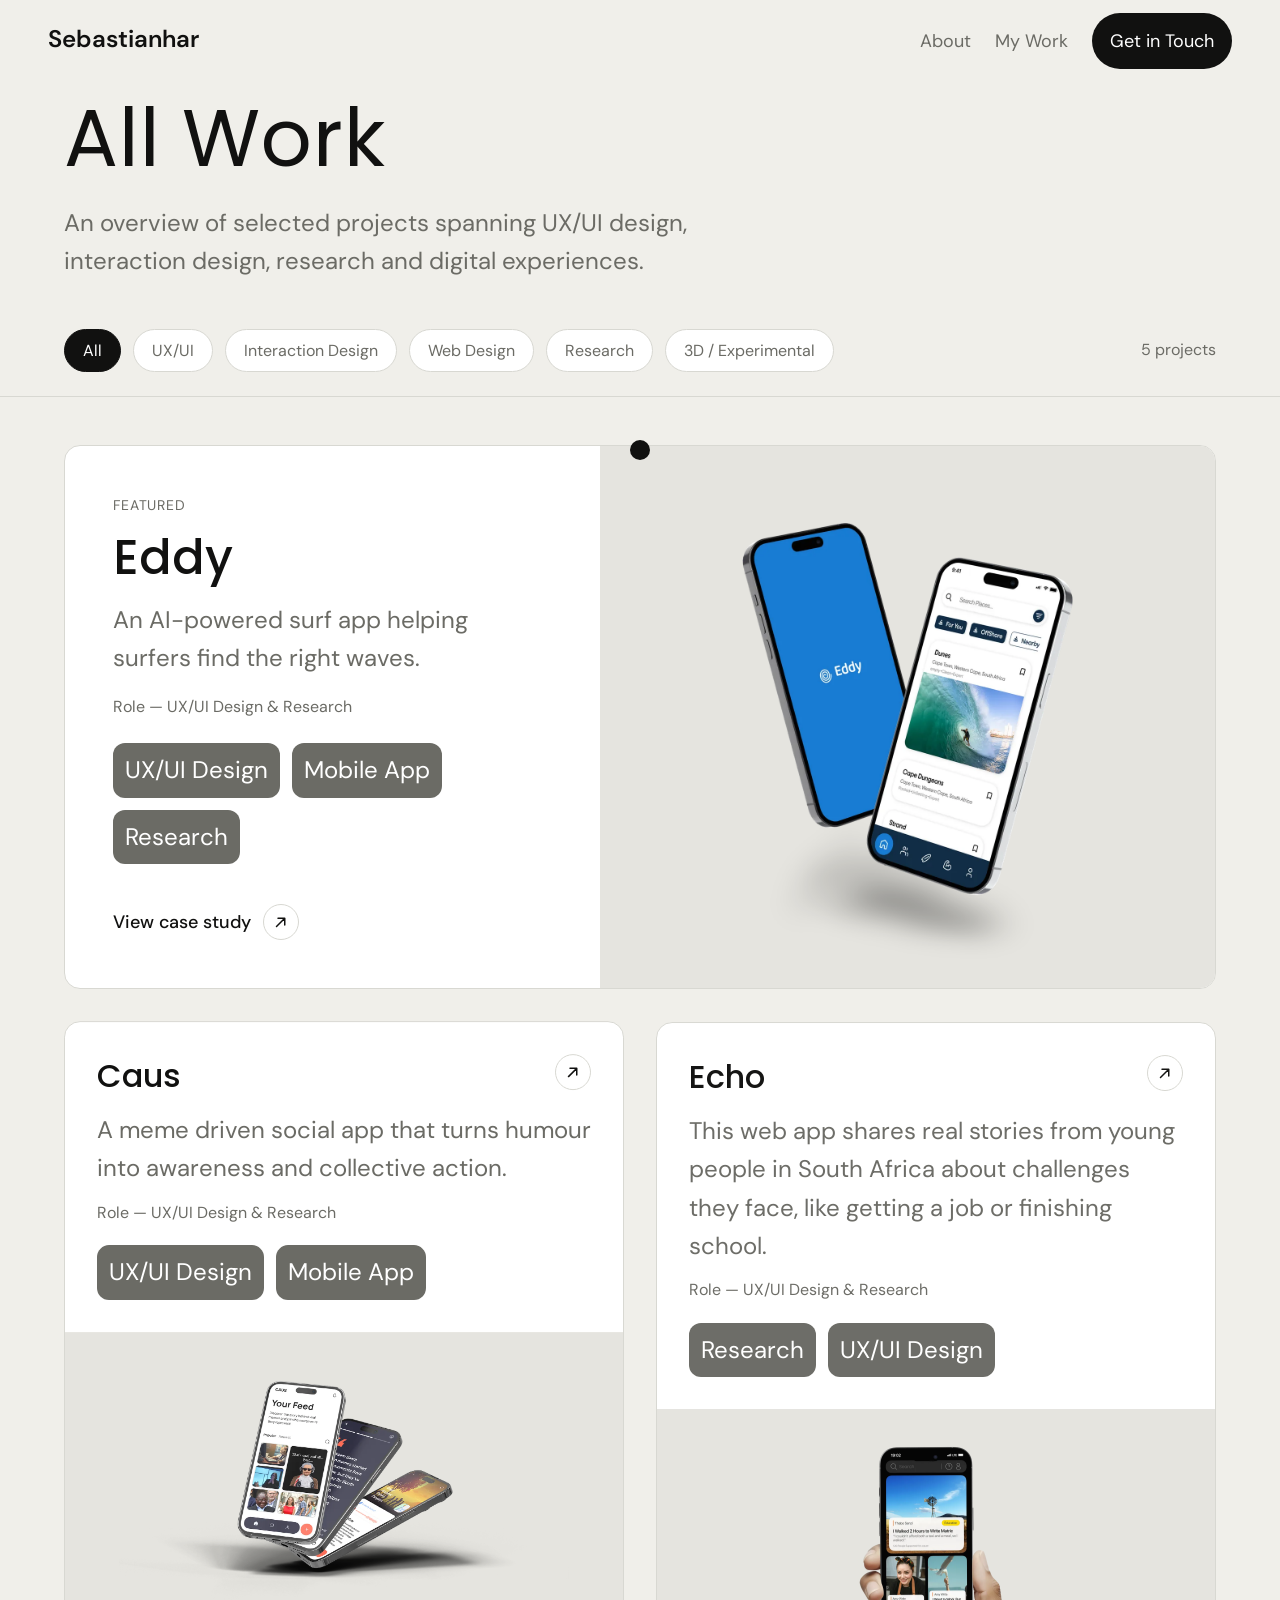
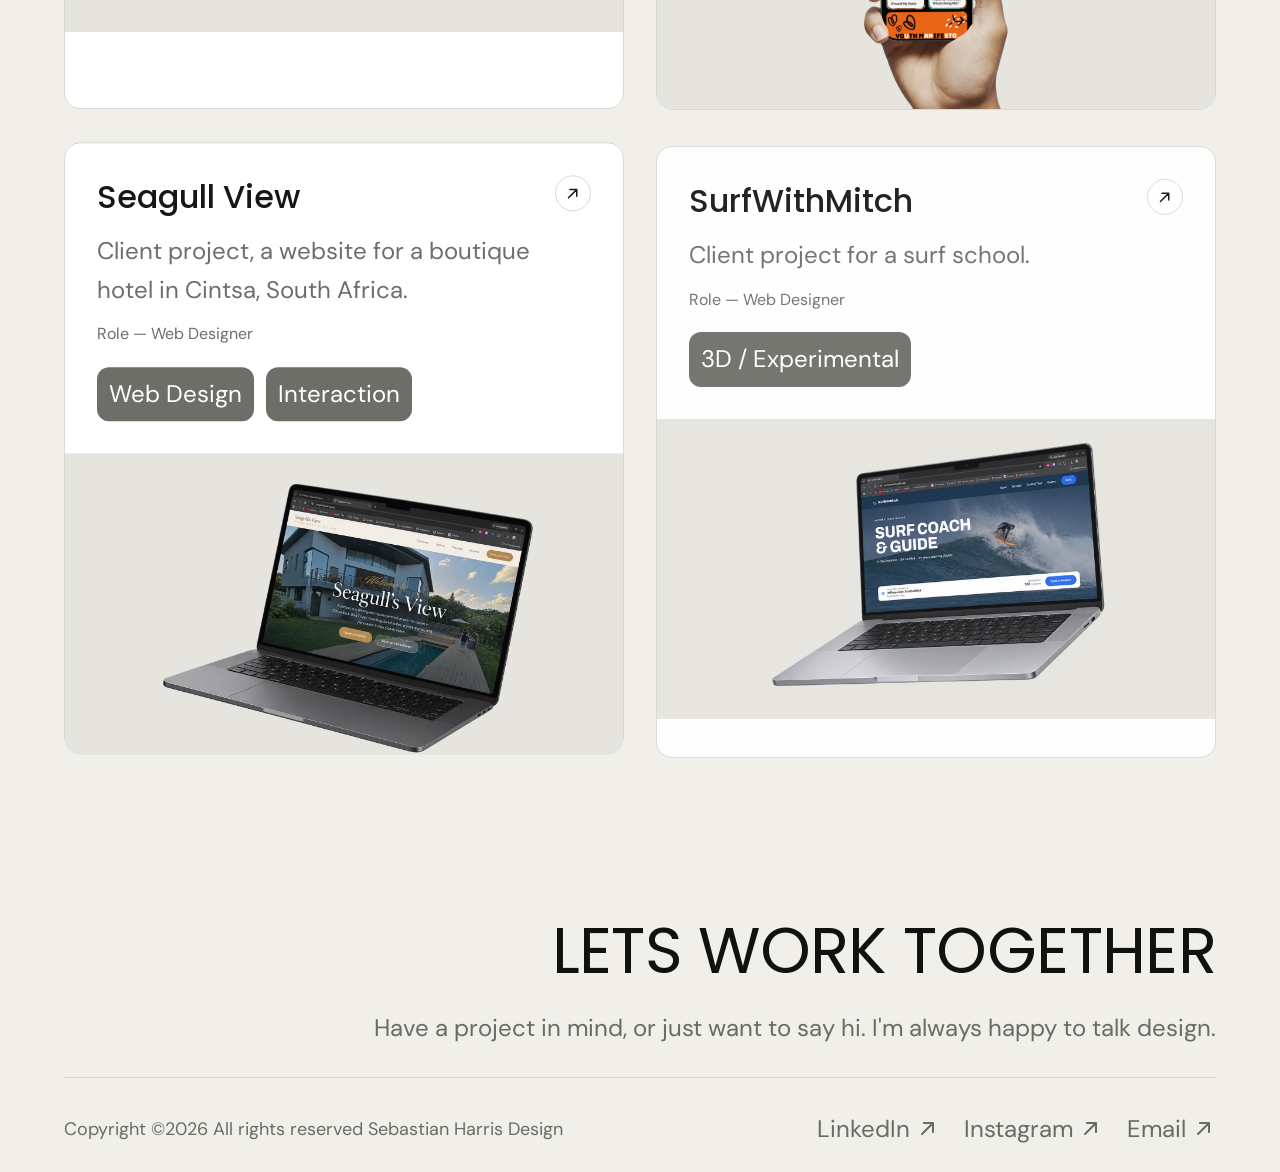
==== commit e74ae2fb: "Add robots.txt, sitemap.xml, and Vercel configuration - Created robots.txt to allow all crawlers and" ====
--- a/projects/index.html
+++ b/projects/index.html
@@ -3,21 +3,127 @@
 <head>
     <meta charset="UTF-8">
     <meta name="viewport" content="width=device-width, initial-scale=1.0">
-    <title>All Work - Sebastian Harris</title>
+    <title>Projects | Sebastian Harris — UX/UI Design Portfolio</title>
+    <meta name="description" content="Selected UX/UI, product and web design work by Sebastian Harris: mobile and web app case studies grounded in user research, plus websites for clients.">
+    <meta name="author" content="Sebastian Harris">
+    <link rel="canonical" href="https://www.sebastianharrisdesign.com/projects/">
+
+    <!-- Open Graph / social sharing -->
+    <meta property="og:type" content="website">
+    <meta property="og:site_name" content="Sebastian Harris Design">
+    <meta property="og:locale" content="en_ZA">
+    <meta property="og:title" content="Projects | Sebastian Harris — UX/UI Design Portfolio">
+    <meta property="og:description" content="Selected UX/UI, product and web design work by Sebastian Harris: mobile and web app case studies grounded in user research, plus websites for clients.">
+    <meta property="og:url" content="https://www.sebastianharrisdesign.com/projects/">
+    <meta property="og:image" content="https://www.sebastianharrisdesign.com/assets/og/og-projects.jpg">
+    <meta property="og:image:width" content="1200">
+    <meta property="og:image:height" content="630">
+    <meta property="og:image:alt" content="Selected UX/UI projects by Sebastian Harris">
+    <meta name="twitter:card" content="summary_large_image">
     
     <link rel="icon" type="image/png" sizes="192x192" href="/assets/favicon/favicon-192.png">
     <link rel="apple-touch-icon" href="/assets/favicon/apple-touch-icon.png">
+    <link rel="preconnect" href="https://fonts.googleapis.com">
+    <link rel="preconnect" href="https://fonts.gstatic.com" crossorigin>
+    <link rel="stylesheet" href="https://fonts.googleapis.com/css2?family=Instrument+Serif:ital@0;1&amp;family=DM+Sans:wght@300;400;500&amp;family=Poppins:wght@300;400;500;600&amp;display=swap">
     <link rel="stylesheet" href="/css/style.css">
     <link rel="stylesheet" href="/css/work.css">
 
     <script src="/components/scripts/work-filter.js" defer></script>
+
+    <!-- Structured data (JSON-LD) -->
+    <script type="application/ld+json">
+    {
+      "@context": "https://schema.org",
+      "@graph": [
+        {
+          "@type": "CollectionPage",
+          "@id": "https://www.sebastianharrisdesign.com/projects/#page",
+          "name": "Projects",
+          "url": "https://www.sebastianharrisdesign.com/projects/",
+          "isPartOf": {
+            "@id": "https://www.sebastianharrisdesign.com/#website"
+          },
+          "about": {
+            "@id": "https://www.sebastianharrisdesign.com/#person"
+          },
+          "hasPart": [
+            {
+              "@id": "https://www.sebastianharrisdesign.com/projects/eddy/#work"
+            },
+            {
+              "@id": "https://www.sebastianharrisdesign.com/projects/caus/#work"
+            },
+            {
+              "@id": "https://www.sebastianharrisdesign.com/projects/echo/#work"
+            }
+          ]
+        },
+        {
+          "@type": "BreadcrumbList",
+          "itemListElement": [
+            {
+              "@type": "ListItem",
+              "position": 1,
+              "name": "Home",
+              "item": "https://www.sebastianharrisdesign.com/"
+            },
+            {
+              "@type": "ListItem",
+              "position": 2,
+              "name": "Projects",
+              "item": "https://www.sebastianharrisdesign.com/projects/"
+            }
+          ]
+        },
+        {
+          "@type": "Person",
+          "@id": "https://www.sebastianharrisdesign.com/#person",
+          "name": "Sebastian Harris",
+          "url": "https://www.sebastianharrisdesign.com/",
+          "image": "https://www.sebastianharrisdesign.com/assets/images/photoofme.webp",
+          "jobTitle": "UX/UI Designer",
+          "description": "UX/UI and product designer working across user research, prototyping, interaction design and web design.",
+          "address": {
+            "@type": "PostalAddress",
+            "addressLocality": "Cape Town",
+            "addressCountry": "ZA"
+          },
+          "knowsAbout": [
+            "UX design",
+            "UI design",
+            "Product design",
+            "User research",
+            "Prototyping",
+            "Interaction design",
+            "Web design"
+          ],
+          "sameAs": [
+            "https://www.linkedin.com/in/sebastian-harris-9599502b4/"
+          ]
+        },
+        {
+          "@type": "WebSite",
+          "@id": "https://www.sebastianharrisdesign.com/#website",
+          "name": "Sebastian Harris Design",
+          "url": "https://www.sebastianharrisdesign.com/",
+          "inLanguage": "en",
+          "publisher": {
+            "@id": "https://www.sebastianharrisdesign.com/#person"
+          }
+        }
+      ]
+    }
+    </script>
 </head>
 <body>
+<a class="skip-link" href="#main">Skip to content</a>
 
 <!--nav bar-->
-<div id="nav-placeholder"></div>
+<header id="nav-placeholder"></header>
 <script src="/components/nav.js" defer></script>
 
+<main id="main">
 <header class="work-hero">
     <h1 class="work-title">All Work</h1>
     <p class="work-intro">An overview of selected projects spanning UX/UI design, interaction design, research and digital experiences.</p>
@@ -32,15 +138,16 @@
         <button type="button" class="chip" data-filter="research" aria-pressed="false">Research</button>
         <button type="button" class="chip" data-filter="3d-experimental" aria-pressed="false">3D / Experimental</button>
     </div>
-    <p class="work-count">6 projects</p>
+    <p class="work-count" aria-live="polite">6 projects</p>
 </div>
 
-<main class="work-grid">
-
-    <a class="work-featured work-item" data-categories="ux-ui research" href="/projects/projects_school/eddy/index.html">
+<h2 class="sr-only">Selected projects</h2>
+<div class="work-grid">
+
+    <a class="work-featured work-item" data-categories="ux-ui research" href="/projects/eddy/">
         <div class="work-featured-text">
             <span class="work-featured-label">Featured</span>
-            <h2>Eddy</h2>
+            <h3>Eddy</h3>
             <p class="work-desc">An AI-powered surf app helping surfers find the right waves.</p>
             <p class="work-role">Role — UX/UI Design & Research</p>
             <div class="tag-row">
@@ -53,12 +160,12 @@
             </span>
         </div>
         <div class="work-featured-media">
-            <img src="/projects/projects_school/eddy/images/Eddy%20two%20phones.png" alt="Two phones showing the Eddy surf app interface">
+            <img fetchpriority="high" width="1800" height="1338" src="/projects/eddy/images/eddy-two-phones.webp" alt="Two phones showing the Eddy surf app interface">
         </div>
     </a>
 
     <div class="work-list">
-        <a class="work-card work-item" data-categories="ux-ui" href="/projects/projects_school/caus/index.html">
+        <a class="work-card work-item" data-categories="ux-ui" href="/projects/caus/">
             <div class="work-card-body">
                 <div class="work-card-head">
                     <h3>Caus</h3>
@@ -72,11 +179,11 @@
                 </div>
             </div>
             <div class="work-card-media">
-                <img src="/projects/projects_school/caus/images/phone_screen_mockup.png" alt="Phone mockup of the Caus. social app">
+                <img loading="lazy" decoding="async" width="1600" height="1067" src="/projects/caus/images/phone-screen-mockup.webp" alt="Phone mockup of the Caus. social app">
             </div>
         </a>
 
-        <a class="work-card work-item" data-categories="research ux-ui" href="/projects/projects_school/echo/index.html">
+        <a class="work-card work-item" data-categories="research ux-ui" href="/projects/echo/">
             <div class="work-card-body">
                 <div class="work-card-head">
                     <h3>Echo</h3>
@@ -90,7 +197,7 @@
                 </div>
             </div>
             <div class="work-card-media">
-                <img src="/projects/projects_school/echo/images/Echo_handHold.png" alt="Placeholder project imagery">
+                <img loading="lazy" decoding="async" width="1600" height="1200" src="/projects/echo/images/echo-handhold.webp" alt="Hand holding a phone showing the Echo web app">
             </div>
         </a>
 
@@ -108,9 +215,9 @@
                 </div>
             </div>
             <div class="work-card-media">
-                <img src="/projects/projects_work/seagullView/images/seagullsview_laptop.png" alt="Placeholder project imagery">
-            </div>
-        </a>
+                <img loading="lazy" decoding="async" width="1536" height="1024" src="/projects/projects_work/seagullView/images/seagullsview-laptop.webp" alt="Seagull's View Cintsa website shown on a laptop">
+            </div>
+        <span class="sr-only"> (opens in a new tab)</span></a>
 
         <a class="work-card work-item" data-categories="3d-experimental" href="https://www.surfwithmitch.com/" target="_blank" rel="noopener noreferrer">
             <div class="work-card-body">
@@ -125,11 +232,12 @@
                 </div>
             </div>
             <div class="work-card-media">
-                <img src="/projects/projects_work/surfWithMitch/images/surfwithmitch_laptop.png" alt="Placeholder project imagery">
-            </div>
-        </a>
+                <img loading="lazy" decoding="async" width="1536" height="1024" src="/projects/projects_work/surfWithMitch/images/surfwithmitch-laptop.webp" alt="SurfWithMitch surf coaching website shown on a laptop">
+            </div>
+        <span class="sr-only"> (opens in a new tab)</span></a>
     </div>
 
+</div>
 </main>
 
 <div id="footer-placeholder"></div>
@@ -138,7 +246,6 @@
     <script src="/components/vendor/gsap/gsap.min.js" defer></script>
     <script src="/components/vendor/gsap/ScrollTrigger.min.js" defer></script>
     <script src="/components/vendor/gsap/SplitText.min.js" defer></script>
-    <script src="/components/vendor/gsap/ScrambleTextPlugin.min.js" defer></script>
     <script src="/components/scripts/animations.js" defer></script>
 </body>
 </html>
--- a/css/style.css
+++ b/css/style.css
@@ -1,4 +1,4 @@
-@import url('https://fonts.googleapis.com/css2?family=Instrument+Serif:ital@0;1&family=DM+Sans:wght@300;400;500&family=Poppins:wght@300;400;500;600&display=swap');
+/* Fonts are loaded with <link> tags in each page's <head> (faster than @import). */
 
 /*Removes default Browser spacing */
 *, *::before, *::after {
@@ -73,6 +73,42 @@
 html {
     scroll-behavior: smooth;
 }
+
+/* ---------- Accessibility helpers (invisible unless needed) ---------- */
+/* Hidden visually, still read by screen readers and search engines */
+.sr-only {
+    position: absolute !important;
+    width: 1px;
+    height: 1px;
+    padding: 0;
+    margin: -1px;
+    overflow: hidden;
+    clip: rect(0, 0, 0, 0);
+    white-space: nowrap;
+    border: 0;
+}
+/* "Skip to content" — off-screen until a keyboard user tabs to it */
+.skip-link {
+    position: absolute;
+    left: var(--space-16);
+    top: -100px;
+    z-index: 1000;
+    padding: 12px 20px;
+    border-radius: var(--r-pill);
+    background: var(--black);
+    color: var(--white);
+    font-size: var(--fs-body);
+    text-decoration: none;
+}
+.skip-link:focus {
+    top: var(--space-16);
+}
+/* Section labels are now <h2> (for heading structure) — keep the
+   exact look they had as <p> */
+h2.section-label {
+    font-size: inherit;
+    font-weight: inherit;
+}
 /* body */
 body{
     font-family: var(--font-body);
@@ -289,6 +325,7 @@
 }
 .hero-card-avatar{
     height: var(--space-80);
+    width: auto; /* width follows the height (img has width/height attributes for CLS) */
     border-radius:50%;
     object-fit: cover;
     flex-shrink: 0;
--- a/css/work.css
+++ b/css/work.css
@@ -138,7 +138,7 @@
     text-transform: uppercase;
     color: var(--gray);
 }
-.work-featured-text h2 {
+.work-featured-text h3 {
     font-family: var(--font-poppins);
     font-size: 48px; /* off-scale */
     font-weight: 500;
@@ -230,7 +230,7 @@
 }
 
 /* ==========================================================
-    RESPONSIVE — ALL WORK PAGE (showcase.html)
+    RESPONSIVE — ALL WORK PAGE (projects/index.html)
     Desktop  : base styles above (1025px and up)
    Tablet   : 768px – 1024px
    Mobile   : 767px and below
@@ -277,7 +277,7 @@
     .work-featured-text {
         padding: var(--space-32);
     }
-    .work-featured-text h2 {
+    .work-featured-text h3 {
         font-size: 40px;
     }
     .work-cta {
@@ -361,7 +361,7 @@
         padding: var(--space-24);
         gap: var(--space-12);
     }
-    .work-featured-text h2 {
+    .work-featured-text h3 {
         font-size: 32px;
     }
     .work-cta {
@@ -386,7 +386,7 @@
     .work-title {
         font-size: 36px;
     }
-    .work-featured-text h2 {
+    .work-featured-text h3 {
         font-size: 28px;
     }
     .work-featured-media img,
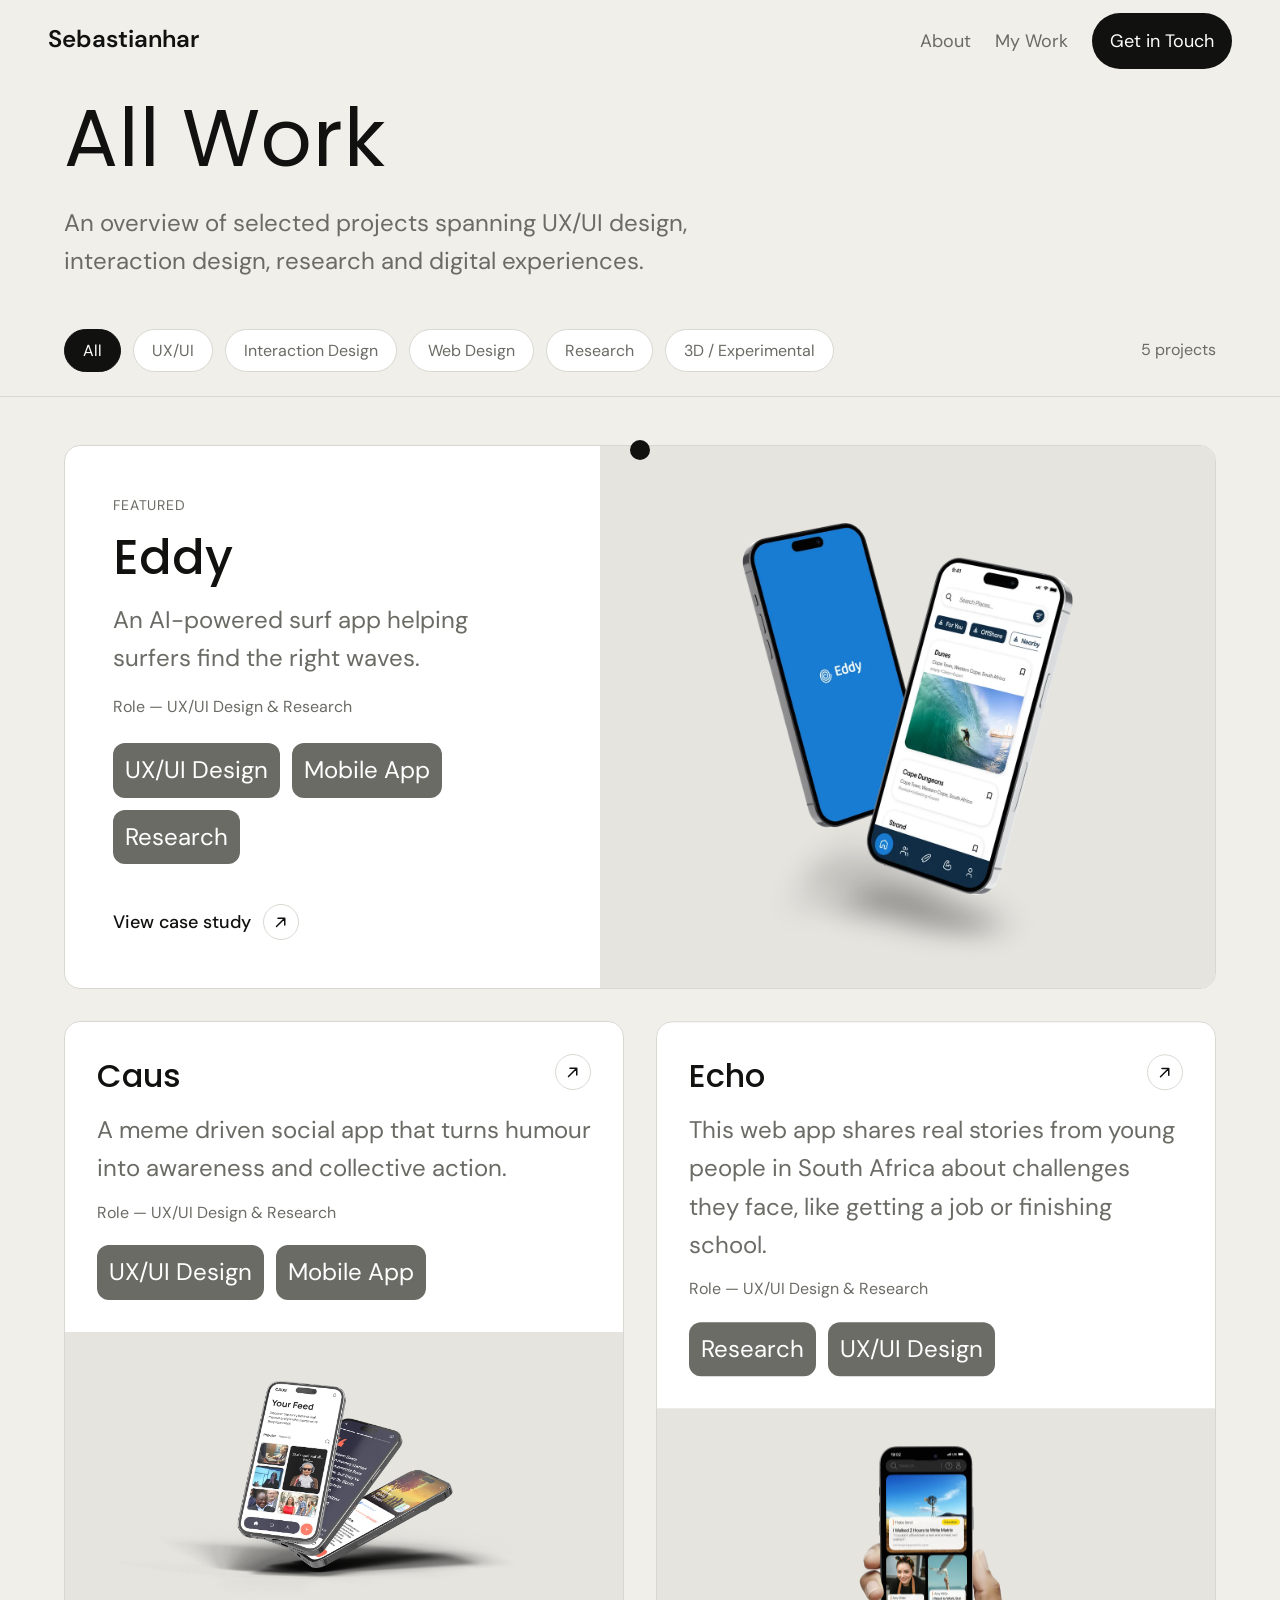
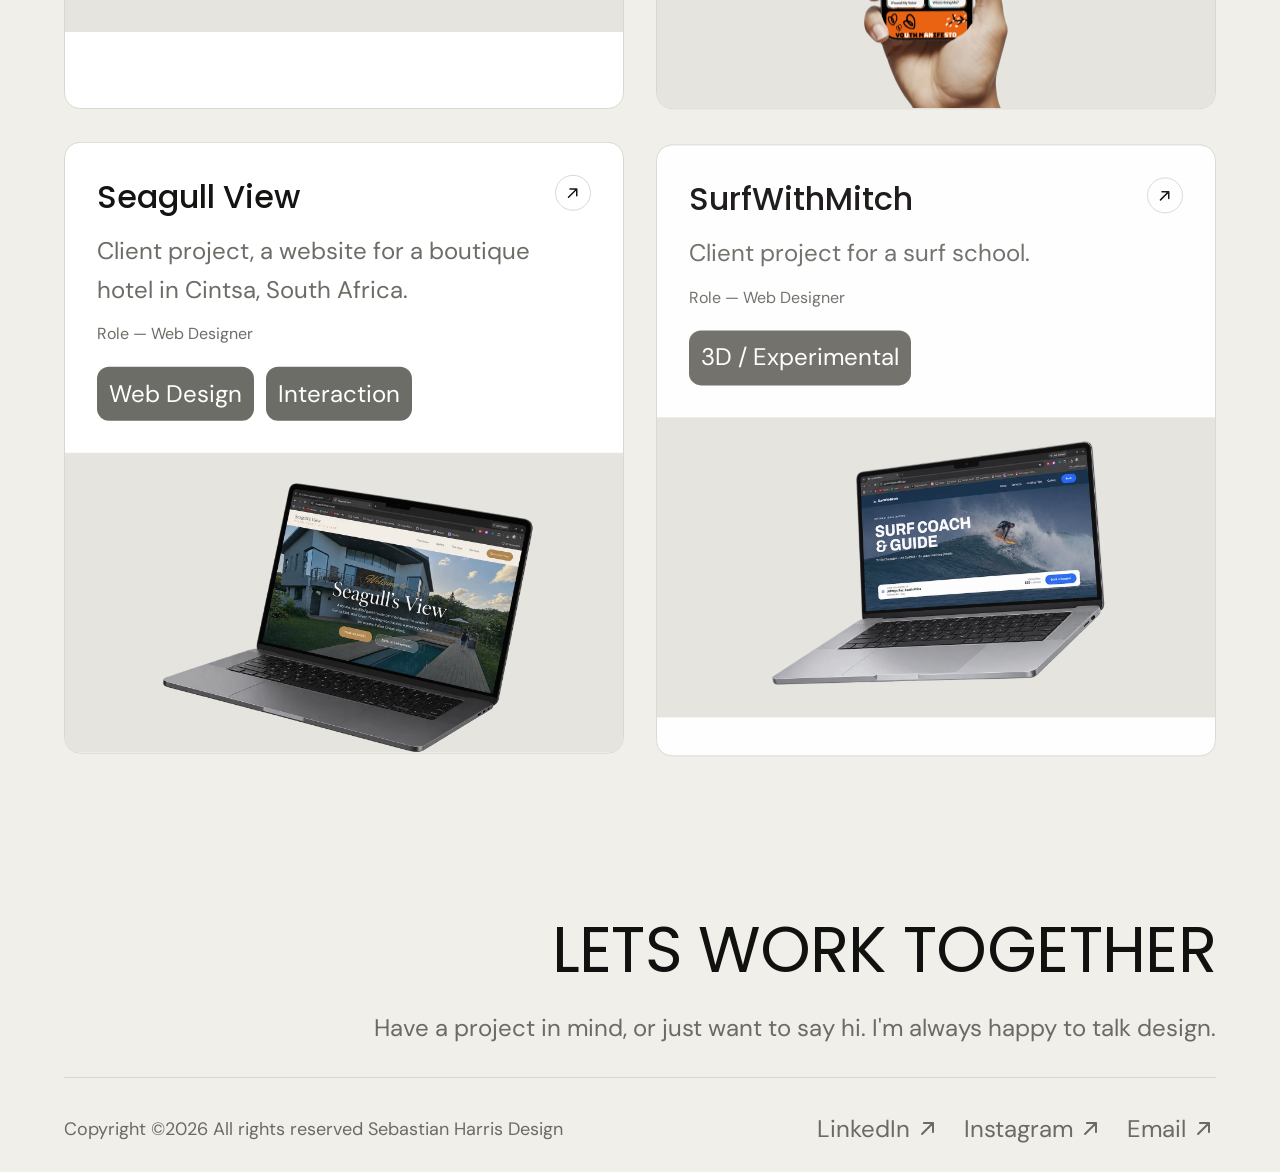
==== commit 4aa2392b: "Add Google Tag Manager script to multiple project pages for enhanced tracking" ====
--- a/projects/index.html
+++ b/projects/index.html
@@ -116,6 +116,13 @@
     }
     </script>
 </head>
+<!-- Google Tag Manager -->
+<script async src="https://www.googletagmanager.com/gtm.js?id=GTM-TXHCQFR4"></script>
+<script>
+    window.dataLayer = window.dataLayer || [];
+    function gtag(){dataLayer.push(arguments);}
+    gtag('js', new Date());
+</script>
 <body>
 <a class="skip-link" href="#main">Skip to content</a>
 
